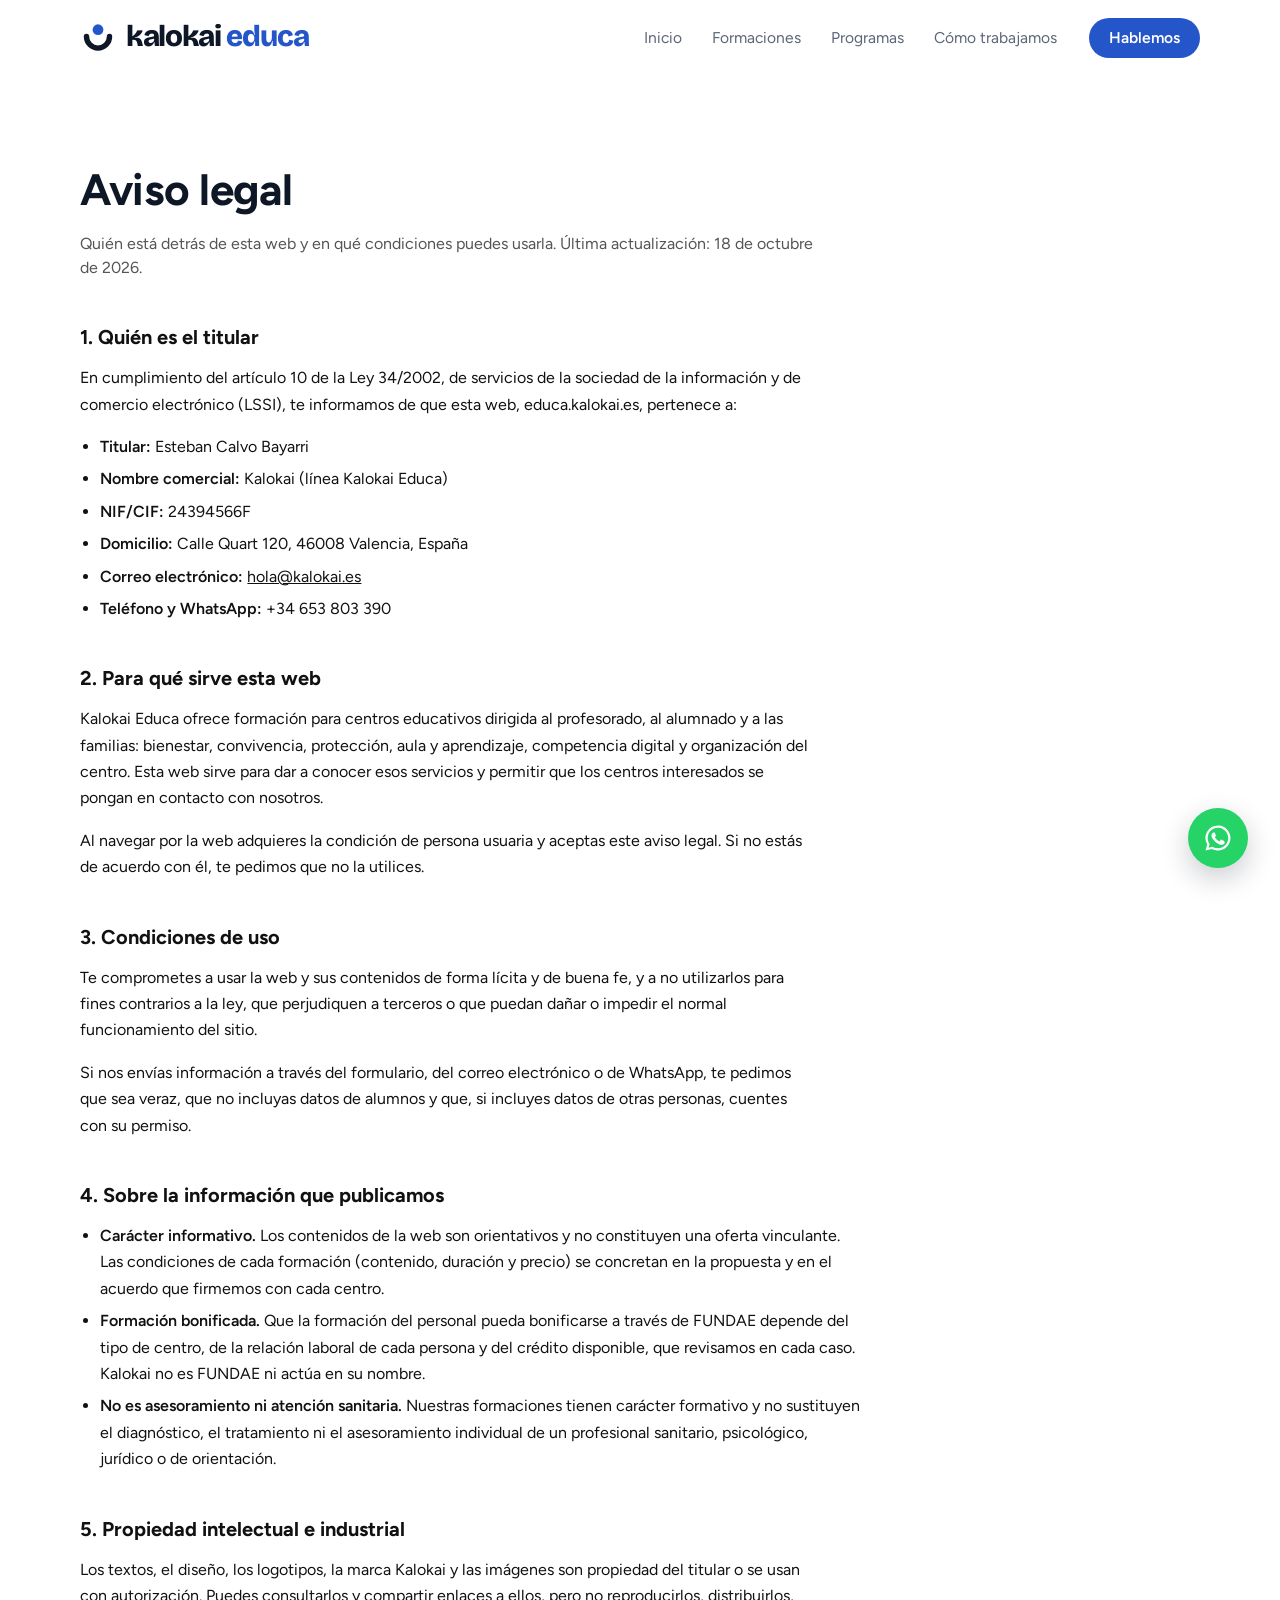
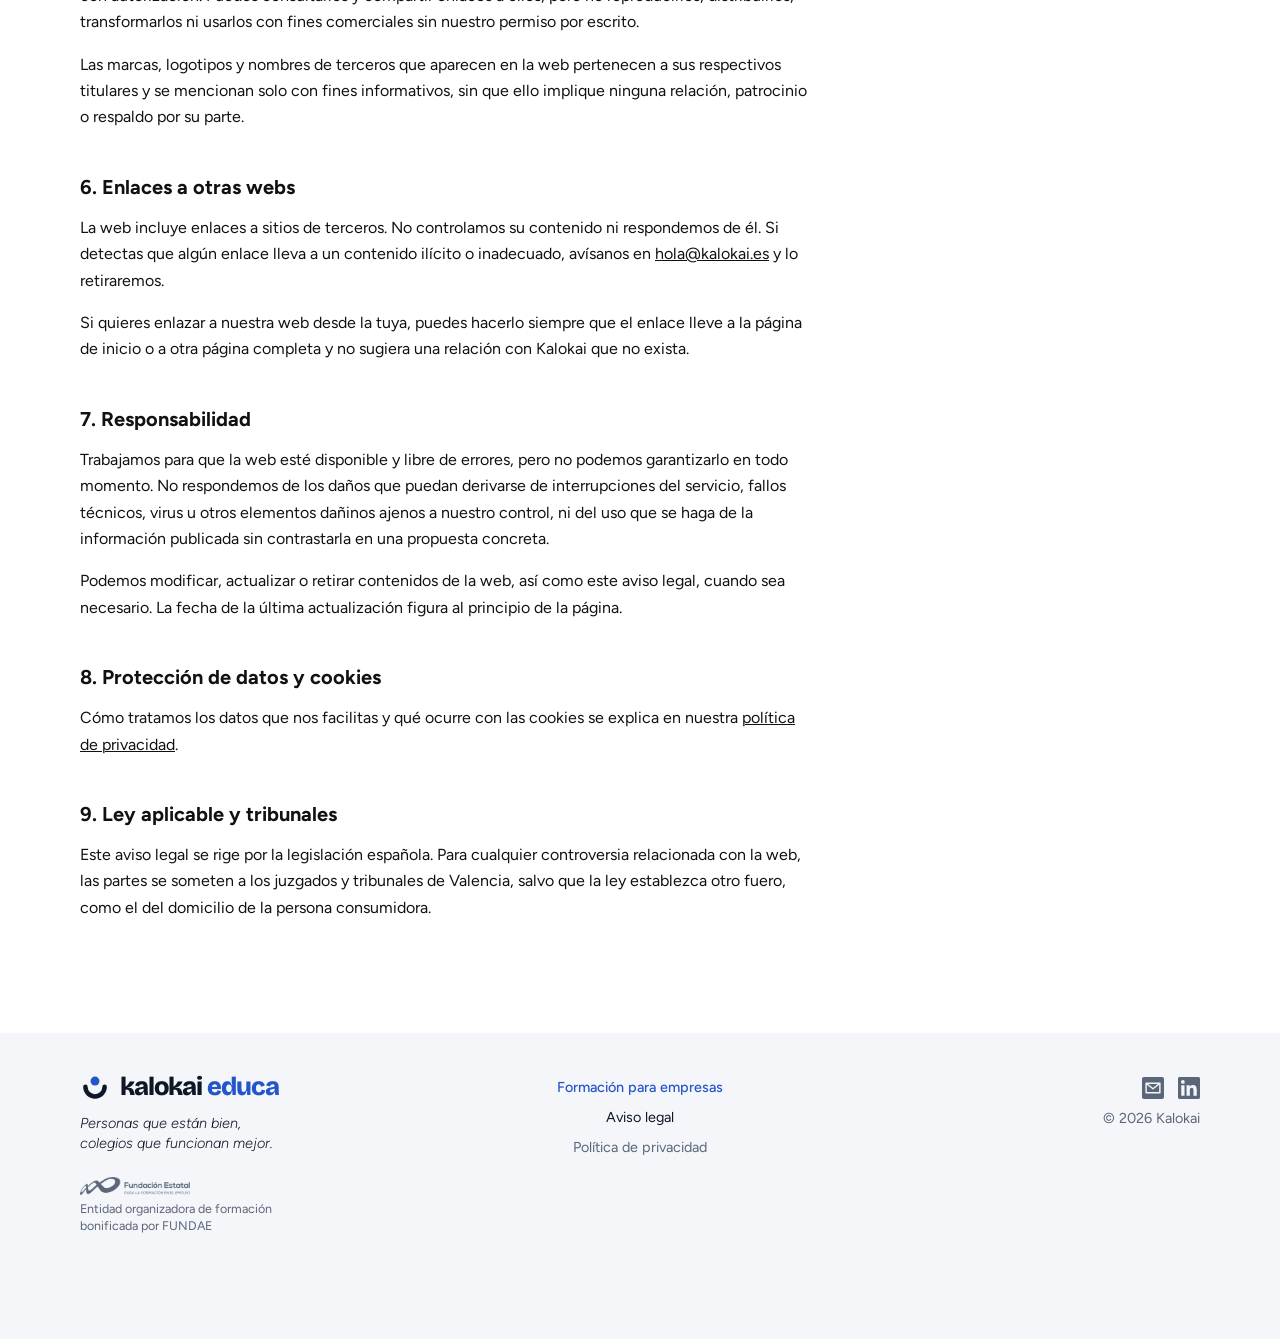
==== aviso-legal.html @ 05a4cb46 "Añadir que somos entidad organizadora de FUNDAE Nota en «Cómo trabajamos» y sello con el logo de FUN" ====
<!doctype html>
<html lang="es">
<head>
  <meta charset="utf-8">
  <meta name="viewport" content="width=device-width, initial-scale=1">
  <title>Aviso legal · Kalokai Educa</title>
  <meta name="description" content="Datos identificativos del titular de la web de Kalokai Educa y condiciones de uso del sitio.">
  <meta name="theme-color" content="#FFFFFF">
  <meta name="robots" content="noindex">
  <link rel="icon" href="favicon.svg" type="image/svg+xml">
  <link rel="preconnect" href="https://fonts.googleapis.com">
  <link rel="preconnect" href="https://fonts.gstatic.com" crossorigin>
  <link href="https://fonts.googleapis.com/css2?family=Bricolage+Grotesque:opsz,wght@12..96,600;12..96,800&family=Figtree:ital,wght@0,400;0,500;0,600;0,700;1,300&display=swap" rel="stylesheet">
  <link rel="stylesheet" href="styles.css">
</head>
<body class="legal-page">
  <a class="skip" href="#contenido">Saltar al contenido</a>

  <header class="site-header">
    <div class="wrap header-inner">
      <a class="logo" href="index.html" aria-label="Kalokai Educa, inicio">
        <svg class="logo-mark" viewBox="0 0 100 100" aria-hidden="true">
          <path d="M18 46 A32 32 0 0 0 82 46" class="logo-arc"></path>
          <circle cx="50" cy="27" r="15" class="logo-dot"></circle>
        </svg>
        <span class="logo-word">kalokai<span class="logo-sub">educa</span></span>
      </a>
      <nav aria-label="Principal">
        <ul class="nav">
          <li><a href="index.html">Inicio</a></li>
          <li><a href="formaciones.html">Formaciones</a></li>
          <li><a href="index.html#programas">Programas</a></li>
          <li><a href="index.html#metodo">Cómo trabajamos</a></li>
        </ul>
      </nav>
      <a class="btn btn-small" href="#solicitud" data-solicitud>Hablemos</a>
    </div>
  </header>

  <main id="contenido">
    <section class="page-hero">
      <div class="wrap">
        <h1 class="display">Aviso legal</h1>
        <p class="lede">Quién está detrás de esta web y en qué condiciones puedes usarla. Última actualización: 18 de octubre de 2026.</p>
      </div>
    </section>

    <section class="legal-section">
      <div class="wrap legal">

        <h2>1. Quién es el titular</h2>
        <p>En cumplimiento del artículo 10 de la Ley 34/2002, de servicios de la sociedad de la información y de comercio electrónico (LSSI), te informamos de que esta web, educa.kalokai.es, pertenece a:</p>
        <ul>
          <li><strong>Titular:</strong> Esteban Calvo Bayarri</li>
          <li><strong>Nombre comercial:</strong> Kalokai (línea Kalokai Educa)</li>
          <li><strong>NIF/CIF:</strong> 24394566F</li>
          <li><strong>Domicilio:</strong> Calle Quart 120, 46008 Valencia, España</li>
          <li><strong>Correo electrónico:</strong> <a href="mailto:hola@kalokai.es">hola@kalokai.es</a></li>
          <li><strong>Teléfono y WhatsApp:</strong> +34 653 803 390</li>
        </ul>

        <h2>2. Para qué sirve esta web</h2>
        <p>Kalokai Educa ofrece formación para centros educativos dirigida al profesorado, al alumnado y a las familias: bienestar, convivencia, protección, aula y aprendizaje, competencia digital y organización del centro. Esta web sirve para dar a conocer esos servicios y permitir que los centros interesados se pongan en contacto con nosotros.</p>
        <p>Al navegar por la web adquieres la condición de persona usuaria y aceptas este aviso legal. Si no estás de acuerdo con él, te pedimos que no la utilices.</p>

        <h2>3. Condiciones de uso</h2>
        <p>Te comprometes a usar la web y sus contenidos de forma lícita y de buena fe, y a no utilizarlos para fines contrarios a la ley, que perjudiquen a terceros o que puedan dañar o impedir el normal funcionamiento del sitio.</p>
        <p>Si nos envías información a través del formulario, del correo electrónico o de WhatsApp, te pedimos que sea veraz, que no incluyas datos de alumnos y que, si incluyes datos de otras personas, cuentes con su permiso.</p>

        <h2>4. Sobre la información que publicamos</h2>
        <ul>
          <li><strong>Carácter informativo.</strong> Los contenidos de la web son orientativos y no constituyen una oferta vinculante. Las condiciones de cada formación (contenido, duración y precio) se concretan en la propuesta y en el acuerdo que firmemos con cada centro.</li>
          <li><strong>Formación bonificada.</strong> Que la formación del personal pueda bonificarse a través de FUNDAE depende del tipo de centro, de la relación laboral de cada persona y del crédito disponible, que revisamos en cada caso. Kalokai no es FUNDAE ni actúa en su nombre.</li>
          <li><strong>No es asesoramiento ni atención sanitaria.</strong> Nuestras formaciones tienen carácter formativo y no sustituyen el diagnóstico, el tratamiento ni el asesoramiento individual de un profesional sanitario, psicológico, jurídico o de orientación.</li>
        </ul>

        <h2>5. Propiedad intelectual e industrial</h2>
        <p>Los textos, el diseño, los logotipos, la marca Kalokai y las imágenes son propiedad del titular o se usan con autorización. Puedes consultarlos y compartir enlaces a ellos, pero no reproducirlos, distribuirlos, transformarlos ni usarlos con fines comerciales sin nuestro permiso por escrito.</p>
        <p>Las marcas, logotipos y nombres de terceros que aparecen en la web pertenecen a sus respectivos titulares y se mencionan solo con fines informativos, sin que ello implique ninguna relación, patrocinio o respaldo por su parte.</p>

        <h2>6. Enlaces a otras webs</h2>
        <p>La web incluye enlaces a sitios de terceros. No controlamos su contenido ni respondemos de él. Si detectas que algún enlace lleva a un contenido ilícito o inadecuado, avísanos en <a href="mailto:hola@kalokai.es">hola@kalokai.es</a> y lo retiraremos.</p>
        <p>Si quieres enlazar a nuestra web desde la tuya, puedes hacerlo siempre que el enlace lleve a la página de inicio o a otra página completa y no sugiera una relación con Kalokai que no exista.</p>

        <h2>7. Responsabilidad</h2>
        <p>Trabajamos para que la web esté disponible y libre de errores, pero no podemos garantizarlo en todo momento. No respondemos de los daños que puedan derivarse de interrupciones del servicio, fallos técnicos, virus u otros elementos dañinos ajenos a nuestro control, ni del uso que se haga de la información publicada sin contrastarla en una propuesta concreta.</p>
        <p>Podemos modificar, actualizar o retirar contenidos de la web, así como este aviso legal, cuando sea necesario. La fecha de la última actualización figura al principio de la página.</p>

        <h2>8. Protección de datos y cookies</h2>
        <p>Cómo tratamos los datos que nos facilitas y qué ocurre con las cookies se explica en nuestra <a href="privacidad.html">política de privacidad</a>.</p>

        <h2>9. Ley aplicable y tribunales</h2>
        <p>Este aviso legal se rige por la legislación española. Para cualquier controversia relacionada con la web, las partes se someten a los juzgados y tribunales de Valencia, salvo que la ley establezca otro fuero, como el del domicilio de la persona consumidora.</p>

      </div>
    </section>
  </main>

  <footer class="site-footer">
    <div class="wrap footer-inner">
      <div class="footer-brand">
        <a class="logo" href="index.html" aria-label="Kalokai Educa, inicio">
        <svg class="logo-mark" viewBox="0 0 100 100" aria-hidden="true">
          <path d="M18 46 A32 32 0 0 0 82 46" class="logo-arc"></path>
          <circle cx="50" cy="27" r="15" class="logo-dot"></circle>
        </svg>
        <span class="logo-word">kalokai<span class="logo-sub">educa</span></span>
        </a>
        <p class="footer-claim">Personas que están bien,<br>colegios que funcionan mejor.</p>
        <div class="footer-fundae">
          <img src="fundae-logo.png" width="1200" height="197" alt="FUNDAE">
          <p>Entidad organizadora de formación bonificada por FUNDAE</p>
        </div>
      </div>
      <div class="footer-links">
        <a class="footer-link footer-link-empresas" href="https://www.kalokai.es">Formación para empresas</a>
        <a class="footer-link" href="aviso-legal.html" aria-current="page">Aviso legal</a>
        <a class="footer-link" href="privacidad.html">Política de privacidad</a>
      </div>
      <div class="footer-contact">
        <div class="footer-social">
          <a class="footer-icon" href="mailto:hola@kalokai.es" aria-label="Escríbenos a hola@kalokai.es" title="hola@kalokai.es">
            <svg viewBox="0 0 24 24" aria-hidden="true"><rect width="24" height="24" rx="2.2"/><path class="cut" d="M4.5 6.8h15v10.4h-15zM5.2 7.4l6.8 5.4 6.8-5.4"/></svg>
          </a>
          <a class="footer-icon" href="https://www.linkedin.com/company/kalokai/" target="_blank" rel="noopener" aria-label="Kalokai en LinkedIn">
            <svg viewBox="0 0 24 24" aria-hidden="true"><path d="M20.45 20.45h-3.56v-5.57c0-1.33-.02-3.04-1.85-3.04-1.85 0-2.14 1.45-2.14 2.94v5.67H9.35V9h3.41v1.56h.05c.48-.9 1.64-1.85 3.37-1.85 3.6 0 4.27 2.37 4.27 5.46v6.28ZM5.34 7.43a2.06 2.06 0 1 1 0-4.13 2.06 2.06 0 0 1 0 4.13ZM7.12 20.45H3.56V9h3.56v11.45ZM22.22 0H1.77C.79 0 0 .77 0 1.73v20.54C0 23.23.79 24 1.77 24h20.45c.98 0 1.78-.77 1.78-1.73V1.73C24 .77 23.2 0 22.22 0Z"/></svg>
          </a>
        </div>
        <p class="small">© 2026 Kalokai</p>
      </div>
    </div>
  </footer>

  <a class="wa-float" href="https://wa.me/34653803390?text=Hola%20Kalokai%20Educa%2C%20me%20gustar%C3%ADa%20recibir%20informaci%C3%B3n%20para%20mi%20centro." target="_blank" rel="noopener" aria-label="Escríbenos por WhatsApp">
    <svg viewBox="0 0 24 24" aria-hidden="true"><path d="M12 2a10 10 0 0 0-8.6 15.1L2 22l5-1.3A10 10 0 1 0 12 2Zm0 18.2a8.2 8.2 0 0 1-4.2-1.1l-.3-.2-3 .8.8-2.9-.2-.3A8.2 8.2 0 1 1 12 20.2Zm4.5-6.1c-.2-.1-1.5-.7-1.7-.8-.2-.1-.4-.1-.6.1l-.8 1c-.1.2-.3.2-.5.1a6.7 6.7 0 0 1-3.3-2.9c-.3-.4.3-.4.7-1.4.1-.2 0-.3 0-.4l-.8-1.8c-.2-.5-.4-.4-.6-.4h-.5a1 1 0 0 0-.7.3 3 3 0 0 0-.9 2.2 5.2 5.2 0 0 0 1.1 2.7 11.8 11.8 0 0 0 4.5 4c1.7.7 2.3.8 3.1.6.5-.1 1.5-.6 1.7-1.2.2-.6.2-1.1.2-1.2-.1-.1-.2-.2-.5-.3Z"/></svg>
  </a>

  <script src="script.js"></script>
</body>
</html>
---- styles.css ----
/* Kalokai Educa — hoja de estilos
   Fondos claros, texto en azul noche y un único acento azul (opción B). */

:root {
  /* Paleta */
  --blanco: #FFFFFF;      /* fondo principal */
  --tiza: #F4F6FA;        /* secciones alternas */
  --celeste: #E8EEFB;     /* fondos suaves del acento y tarjetas destacadas */
  --tinta: #0E1726;       /* texto principal (el azul noche de Kalokai) */
  --pizarra: #5B6678;     /* texto secundario */
  --linea: #DDE3EC;       /* bordes y separadores */
  --azul: #2456C9;        /* color de acento: botones, enlaces y detalles */
  --azul-hover: #1D47A8;

  --display: "Bricolage Grotesque", "Helvetica Neue", Arial, sans-serif;
  --text: "Figtree", "Helvetica Neue", Arial, sans-serif;

  --wrap: 1200px;
  --gutter: clamp(16px, 4vw, 40px);
  --section: clamp(72px, 10vw, 128px);
  --radius-lg: 28px;
  --radius-md: 20px;
}

*, *::before, *::after { box-sizing: border-box; }
html { scroll-behavior: smooth; }

body {
  margin: 0;
  background: var(--blanco);
  color: var(--tinta);
  font-family: var(--text);
  font-size: 1.0625rem;
  line-height: 1.6;
  -webkit-font-smoothing: antialiased;
}

a { color: inherit; }
p { margin: 0 0 1em; }
[hidden] { display: none !important; }

:focus-visible { outline: 2px solid var(--azul); outline-offset: 3px; border-radius: 4px; }

.skip {
  position: absolute; left: 16px; top: -60px; z-index: 20;
  background: var(--azul); color: var(--blanco);
  padding: 10px 16px; border-radius: 999px;
}
.skip:focus { top: 12px; }

.wrap { max-width: var(--wrap); margin: 0 auto; padding: 0 var(--gutter); }

/* Logo: símbolo de Kalokai con el círculo en azul, y «educa» junto a la palabra */

.logo { display: inline-flex; align-items: center; gap: 10px; text-decoration: none; }
.logo-mark { width: 36px; height: 36px; flex-shrink: 0; }
.logo-arc { fill: none; stroke: var(--tinta); stroke-width: 15; stroke-linecap: round; }
.logo-dot { fill: var(--azul); }
.logo-word {
  font-family: var(--display); font-weight: 800; font-size: 1.85rem;
  line-height: 1; letter-spacing: -0.045em; padding-bottom: 3px;
}
.logo-sub { color: var(--azul); letter-spacing: -0.03em; margin-left: 0.18em; }

/* Tipografía */

.display {
  font-family: var(--display); font-weight: 800;
  font-size: clamp(2.6rem, 1.3rem + 4.4vw, 4.7rem);
  line-height: 1; letter-spacing: -0.04em; margin: 0; text-wrap: balance;
}
.h2 {
  font-family: var(--display); font-weight: 800;
  font-size: clamp(2rem, 1.4rem + 2.4vw, 3.3rem);
  line-height: 1.04; letter-spacing: -0.035em; margin: 0; text-wrap: balance;
}
.lede {
  font-size: clamp(1.125rem, 1rem + 0.45vw, 1.3rem); line-height: 1.55;
  color: var(--pizarra); max-width: 34em; margin: 26px 0 0;
}
.lede strong { font-weight: 600; color: var(--tinta); }
.intro { color: var(--pizarra); font-size: 1.125rem; max-width: 34em; margin: 0; }
.azul { color: var(--azul); }
.eyebrow {
  margin: 0 0 14px; font-size: 0.8rem; font-weight: 600;
  letter-spacing: 0.1em; text-transform: uppercase; color: var(--azul);
}

/* Botones y enlaces */

.btn {
  display: inline-flex; align-items: center; gap: 10px;
  background: var(--azul); color: var(--blanco);
  font-family: var(--text); font-size: 1.0625rem; font-weight: 600; line-height: 1.2;
  text-decoration: none; padding: 16px 28px; border: 0; border-radius: 999px;
  cursor: pointer; transition: background-color 0.2s ease, color 0.2s ease;
}
.btn:hover { background: var(--azul-hover); }
.btn-small { padding: 11px 20px; font-size: 0.975rem; }
.btn-secondary { background: var(--celeste); color: var(--azul); }
.btn-secondary:hover { background: var(--azul); color: var(--blanco); }

.link {
  font-weight: 600; color: var(--azul); text-decoration: underline;
  text-decoration-thickness: 2px; text-underline-offset: 6px;
}
.link:hover { color: var(--azul-hover); }

/* Cabecera */

.site-header {
  position: sticky; top: 0; z-index: 10;
  background: color-mix(in srgb, var(--blanco) 90%, transparent);
  backdrop-filter: blur(10px);
  border-bottom: 1px solid transparent; transition: border-color 0.2s ease;
}
.site-header.scrolled { border-bottom-color: var(--linea); }
.header-inner { display: flex; align-items: center; gap: 32px; height: 76px; }
.header-inner nav { margin-left: auto; }
.nav { display: flex; gap: 30px; list-style: none; margin: 0; padding: 0; }
.nav a { text-decoration: none; font-size: 0.975rem; color: var(--pizarra); }
.nav a:hover { color: var(--tinta); }
.nav a[aria-current="page"] {
  color: var(--tinta); text-decoration: underline; text-decoration-color: var(--azul);
  text-decoration-thickness: 2px; text-underline-offset: 8px;
}

/* Menú para móvil y tablet */

.menu-toggle {
  display: none; width: 44px; height: 44px; flex-shrink: 0;
  border: 1px solid var(--linea); border-radius: 50%; background: transparent; cursor: pointer;
  flex-direction: column; align-items: center; justify-content: center; gap: 4px;
}
.menu-toggle span {
  display: block; width: 18px; height: 2px; border-radius: 2px; background: var(--tinta);
  transition: transform 0.2s ease, opacity 0.2s ease;
}
.menu-toggle.open span:nth-child(1) { transform: translateY(6px) rotate(45deg); }
.menu-toggle.open span:nth-child(2) { opacity: 0; }
.menu-toggle.open span:nth-child(3) { transform: translateY(-6px) rotate(-45deg); }
.mobile-menu { border-top: 1px solid var(--linea); background: var(--blanco); }
.mobile-menu ul { list-style: none; margin: 0 auto; padding-top: 8px; padding-bottom: 24px; }
.mobile-menu li { border-bottom: 1px solid var(--linea); }
.mobile-menu a {
  display: block; padding: 18px 0; text-decoration: none;
  font-family: var(--display); font-weight: 600; font-size: 1.4rem; letter-spacing: -0.015em;
  color: var(--pizarra);
}
.mobile-menu a:hover, .mobile-menu a[aria-current="page"] { color: var(--tinta); }
.mobile-menu a[aria-current="page"] {
  text-decoration: underline; text-decoration-color: var(--azul);
  text-decoration-thickness: 2px; text-underline-offset: 8px;
}

/* Portada */

.hero { padding: clamp(48px, 8vw, 104px) 0 var(--section); overflow: hidden; }
.hero-grid {
  display: grid; grid-template-columns: minmax(0, 1.45fr) minmax(0, 1fr);
  gap: clamp(40px, 6vw, 96px); align-items: center;
}
.actions { display: flex; flex-wrap: wrap; align-items: center; gap: 16px 28px; margin-top: 40px; }
.hero-art { justify-self: end; width: 100%; max-width: 420px; }
.hero-art svg { display: block; width: 100%; height: auto; overflow: visible; }
.ring { fill: var(--tiza); stroke: var(--linea); stroke-width: 0.6; }
.art-arc { fill: none; stroke: var(--tinta); stroke-width: 13; stroke-linecap: round; }
.art-dot { fill: var(--azul); }
@media (prefers-reduced-motion: no-preference) {
  .art-arc { stroke-dasharray: 101; stroke-dashoffset: 101; animation: draw 1.1s cubic-bezier(0.6, 0, 0.2, 1) 0.2s forwards; }
  .art-dot { transform-box: fill-box; transform-origin: center; animation: rise 0.9s cubic-bezier(0.2, 0.8, 0.2, 1.2) 0.9s both; }
}
@keyframes draw { to { stroke-dashoffset: 0; } }
@keyframes rise { from { opacity: 0; transform: translateY(40%) scale(0.6); } to { opacity: 1; transform: none; } }

/* Secciones */

.section { padding: var(--section) 0; }
.section-tiza { background: var(--tiza); }
.section-head {
  display: grid; grid-template-columns: minmax(0, 1fr) minmax(0, 1fr);
  gap: 24px clamp(40px, 6vw, 96px); align-items: end; margin-bottom: clamp(44px, 6vw, 68px);
}
.section-head.centrada { display: block; text-align: center; }
.section-head.centrada .intro { margin: 20px auto 0; text-wrap: balance; }

/* A quién formamos: tres públicos */

.publicos { list-style: none; margin: 0; padding: 0; display: grid; grid-template-columns: repeat(3, minmax(0, 1fr)); gap: clamp(28px, 4vw, 56px); }
.publicos li { border-top: 2px solid var(--tinta); padding-top: 28px; }
.publicos h3 { font-family: var(--display); font-weight: 800; font-size: 1.75rem; letter-spacing: -0.03em; line-height: 1.1; margin: 20px 0 10px; }
.publicos p { color: var(--pizarra); margin: 0; }
.icon { width: 32px; height: 32px; fill: none; stroke: var(--azul); stroke-width: 1.6; stroke-linecap: round; stroke-linejoin: round; }

/* Frase central */

.statement { background: var(--celeste); padding: clamp(64px, 9vw, 112px) 0; }
.statement-inner { display: flex; flex-direction: column; align-items: center; text-align: center; gap: 28px; }
.statement .bar { display: block; width: 64px; height: 8px; border-radius: 4px; background: var(--azul); }
.statement p {
  font-family: var(--display); font-weight: 800; font-size: clamp(1.9rem, 1.2rem + 3vw, 3.8rem);
  line-height: 1.06; letter-spacing: -0.04em; max-width: 18em; margin: 0; text-wrap: balance;
}

/* Líneas de formación */

.linea + .linea { margin-top: clamp(56px, 7vw, 88px); }
.linea-head { display: flex; flex-wrap: wrap; align-items: baseline; gap: 8px 18px; margin-bottom: 24px; }
.linea-num {
  display: inline-flex; align-items: center; justify-content: center;
  height: 30px; padding: 0 14px; border-radius: 999px;
  background: var(--celeste); color: var(--azul);
  font-size: 0.85rem; font-weight: 600; letter-spacing: 0.04em;
}
.linea-head h3 { font-family: var(--display); font-weight: 800; font-size: clamp(1.8rem, 1.4rem + 1.4vw, 2.5rem); letter-spacing: -0.035em; line-height: 1.05; margin: 0; }
.linea-head p { color: var(--pizarra); margin: 0; flex-basis: 100%; }

.bloques { display: grid; gap: 16px; }
.bloques-2 { grid-template-columns: repeat(2, minmax(0, 1fr)); }
.bloques-5 { grid-template-columns: repeat(6, minmax(0, 1fr)); }
.bloques-5 .bloque { grid-column: span 2; }
.bloques-5 .bloque:nth-child(4), .bloques-5 .bloque:nth-child(5) { grid-column: span 3; }

.bloque {
  background: var(--blanco); border: 1px solid var(--linea); border-radius: var(--radius-lg);
  padding: clamp(26px, 3vw, 36px); display: flex; flex-direction: column;
}
.section-tiza .bloque { border-color: transparent; }
.bloque h4 { font-family: var(--display); font-weight: 800; font-size: clamp(1.5rem, 1.3rem + 0.7vw, 1.9rem); letter-spacing: -0.03em; line-height: 1.08; margin: 0 0 8px; }
.bloque-tag { color: var(--azul); font-weight: 500; margin: 0 0 22px; }
.bloque ul { list-style: none; margin: auto 0 0; padding: 0; }
.bloque li { padding: 11px 0; border-top: 1px solid var(--linea); color: var(--pizarra); font-size: 0.98rem; }

/* Programas */

.programas { display: grid; grid-template-columns: repeat(3, minmax(0, 1fr)); gap: 16px; }
.programa { background: var(--blanco); border: 1px solid var(--linea); border-radius: var(--radius-lg); padding: clamp(26px, 3vw, 36px); display: flex; flex-direction: column; gap: 14px; }
.programa.destacado { background: var(--celeste); border-color: var(--celeste); }
.programa-para { margin: 0; font-size: 0.8rem; font-weight: 600; letter-spacing: 0.1em; text-transform: uppercase; color: var(--azul); }
.programa h3 { font-family: var(--display); font-weight: 800; font-size: 1.6rem; letter-spacing: -0.03em; line-height: 1.1; margin: 0; }
.programa p { color: var(--pizarra); margin: 0; }

/* Cómo trabajamos */

.steps { list-style: none; counter-reset: step; margin: 0; padding: 0; display: grid; grid-template-columns: repeat(4, minmax(0, 1fr)); gap: clamp(24px, 3vw, 40px); }
.steps li { counter-increment: step; border-top: 1px solid var(--linea); padding-top: 28px; }
.steps li::before {
  content: counter(step); display: flex; align-items: center; justify-content: center;
  width: 48px; height: 48px; border-radius: 50%; background: var(--azul); color: var(--blanco);
  font-family: var(--display); font-weight: 800; font-size: 1.25rem; margin-bottom: 24px;
}
.steps h3 { font-family: var(--display); font-weight: 600; font-size: 1.35rem; line-height: 1.2; letter-spacing: -0.015em; margin: 0 0 10px; }
.steps p { color: var(--pizarra); margin: 0; font-size: 1rem; }

/* Bonificación y cierre */

.nota {
  display: grid; grid-template-columns: auto minmax(0, 1fr); gap: 20px; align-items: start;
  margin-top: clamp(40px, 5vw, 56px); padding: 24px 28px; border-radius: var(--radius-md);
  background: var(--tiza);
}
.section-tiza .nota { background: var(--blanco); }
.nota .icon { width: 28px; height: 28px; margin-top: 2px; }
.nota p { margin: 0; color: var(--pizarra); }
.nota strong { color: var(--tinta); font-weight: 600; }

.cierre { padding: var(--section) 0; }
.cierre-card {
  background: var(--celeste); border-radius: var(--radius-lg);
  padding: clamp(40px, 6vw, 80px) var(--gutter); text-align: center;
  display: flex; flex-direction: column; align-items: center; gap: 20px;
}
.cierre-card .h2 { max-width: 15em; }
.cierre-card p { color: var(--pizarra); margin: 0; max-width: 34em; text-wrap: balance; }
.cierre-card .actions { margin-top: 12px; justify-content: center; }

/* Página: formaciones */

.page-hero { background: var(--tiza); padding: clamp(48px, 8vw, 96px) 0 clamp(48px, 7vw, 88px); text-align: center; }
.page-hero .display { font-size: clamp(2.4rem, 1.4rem + 4vw, 4.4rem); }
.page-hero .lede { margin-left: auto; margin-right: auto; text-wrap: balance; }

.filtros { display: flex; flex-wrap: wrap; justify-content: center; gap: 8px; margin-top: 36px; }
.filtro {
  font: inherit; font-size: 0.975rem; font-weight: 500; cursor: pointer;
  padding: 10px 18px; border-radius: 999px; border: 1px solid var(--linea);
  background: var(--blanco); color: var(--pizarra); transition: all 0.15s ease;
}
.filtro:hover { border-color: var(--azul); color: var(--azul); }
.filtro[aria-pressed="true"] { background: var(--azul); border-color: var(--azul); color: var(--blanco); }

.catalogo-linea + .catalogo-linea { margin-top: clamp(64px, 8vw, 104px); }
.catalogo-area { margin-top: 40px; }
.catalogo-area > h3 { font-family: var(--display); font-weight: 800; font-size: 1.6rem; letter-spacing: -0.03em; margin: 0 0 18px; display: flex; align-items: baseline; gap: 14px; flex-wrap: wrap; }
.catalogo-area > h3 span { font-family: var(--text); font-weight: 400; font-size: 1rem; letter-spacing: 0; color: var(--pizarra); }
.fichas { display: grid; grid-template-columns: repeat(2, minmax(0, 1fr)); gap: 16px; }
.ficha { border: 1px solid var(--linea); border-radius: var(--radius-md); padding: 24px 26px; display: flex; flex-direction: column; gap: 10px; background: var(--blanco); }
.ficha h4 { font-family: var(--display); font-weight: 600; font-size: 1.3rem; letter-spacing: -0.02em; line-height: 1.2; margin: 0; }
.ficha p { margin: 0; color: var(--pizarra); font-size: 0.98rem; }
.ficha-meta { display: flex; flex-wrap: wrap; gap: 6px; margin-top: auto; padding-top: 8px; }
.ficha-meta span { font-size: 0.85rem; font-weight: 500; padding: 4px 12px; border-radius: 999px; background: var(--tiza); color: var(--pizarra); }
.ficha-meta .pub { background: var(--celeste); color: var(--azul); }
.catalogo-vacio { text-align: center; color: var(--pizarra); margin: 32px 0 0; }

/* Formulario emergente de solicitud */

.form-dialog {
  width: min(760px, calc(100% - 32px)); max-height: calc(100% - 32px); overflow-y: auto;
  border: 0; border-radius: var(--radius-lg); background: var(--blanco); color: var(--tinta);
  padding: clamp(28px, 4vw, 48px);
}
.form-dialog::backdrop { background: rgba(14, 23, 38, 0.55); backdrop-filter: blur(4px); }
.dialog-close {
  position: absolute; top: 16px; right: 16px; width: 44px; height: 44px;
  border: 1px solid var(--linea); border-radius: 50%; background: var(--blanco); color: var(--tinta);
  font-size: 1.6rem; line-height: 1; cursor: pointer;
}
.dialog-close:hover { border-color: var(--azul); }
.dialog-title { font-family: var(--display); font-weight: 800; font-size: clamp(1.8rem, 1.4rem + 1.4vw, 2.4rem); line-height: 1.05; letter-spacing: -0.035em; margin: 0 56px 10px 0; }
.dialog-intro { color: var(--pizarra); margin: 0 0 28px; }

.form { display: grid; grid-template-columns: 1fr 1fr; gap: 20px; }
.field { display: flex; flex-direction: column; gap: 8px; }
.field-wide { grid-column: 1 / -1; }
.form fieldset { border: 0; margin: 0; padding: 0; min-width: 0; }
.form legend, label { font-size: 0.95rem; font-weight: 500; color: var(--tinta); }
.form legend { margin-bottom: 8px; padding: 0; }
input, select, textarea {
  font: inherit; color: var(--tinta); background: var(--blanco);
  border: 1px solid var(--linea); border-radius: 14px; padding: 13px 16px; width: 100%;
}
select {
  appearance: none; padding-right: 40px; background-repeat: no-repeat; background-size: 6px 6px;
  background-image: linear-gradient(45deg, transparent 50%, var(--pizarra) 50%), linear-gradient(135deg, var(--pizarra) 50%, transparent 50%);
  background-position: calc(100% - 22px) 50%, calc(100% - 16px) 50%;
}
textarea { resize: vertical; }
input:focus-visible, select:focus-visible, textarea:focus-visible { outline: 2px solid var(--azul); outline-offset: 0; border-color: var(--azul); }
.field.invalid input { border-color: #C8242F; }
.chips { display: flex; flex-wrap: wrap; gap: 8px; }
.chips label {
  display: inline-flex; align-items: center; gap: 8px; padding: 10px 16px; cursor: pointer;
  border: 1px solid var(--linea); border-radius: 999px; color: var(--pizarra); font-weight: 400;
}
.chips input { width: auto; padding: 0; flex: none; accent-color: var(--azul); margin: 0; }
.chips label:has(input:checked) { border-color: var(--azul); color: var(--tinta); background: var(--celeste); }
.check { display: flex; gap: 10px; align-items: flex-start; font-weight: 400; color: var(--pizarra); }
.check input { width: auto; padding: 0; flex: none; margin-top: 5px; accent-color: var(--azul); }
.check a { color: var(--azul); text-decoration: none; }
.optional { color: var(--pizarra); font-weight: 400; }
.form-foot { display: flex; flex-wrap: wrap; align-items: center; gap: 16px 24px; margin-top: 4px; }
.form-status { margin: 0; font-size: 0.95rem; color: var(--pizarra); }
.form-status.error { color: #C8242F; }
.form-legal { margin: 0; font-size: 0.72rem; line-height: 1.4; color: var(--pizarra); }
.form-legal a { color: inherit; text-decoration: none; }
.form-legal a:hover { color: var(--azul); }

/* Pie */

.site-footer { background: var(--tiza); padding: 40px 0 104px; } /* margen inferior para que el botón de WhatsApp no tape el texto */
.footer-inner { display: grid; grid-template-columns: 1fr auto 1fr; align-items: start; gap: 24px 32px; }
.footer-inner p { margin: 0; color: var(--pizarra); }
.footer-brand { display: flex; flex-direction: column; align-items: flex-start; gap: 10px; }
.footer-brand .logo-word { font-size: 1.6rem; }
.footer-brand .logo-mark { width: 30px; height: 30px; }
.footer-inner .footer-claim { color: var(--tinta); font-weight: 300; font-style: italic; font-size: 0.9rem; line-height: 1.4; }
.footer-links { display: flex; flex-direction: column; align-items: center; gap: 2px; }
.footer-link { color: var(--pizarra); font-size: 0.9rem; text-decoration: none; line-height: 28px; }
.footer-link:hover, .footer-link[aria-current="page"] { color: var(--tinta); }
.footer-link-empresas { color: var(--azul); font-weight: 500; }
.footer-contact { justify-self: end; display: flex; flex-direction: column; align-items: flex-end; gap: 4px; }
.footer-inner .small { font-size: 0.9rem; }
.footer-social { display: flex; align-items: center; gap: 14px; height: 30px; }
.footer-icon { display: inline-flex; color: var(--pizarra); transition: color 0.2s ease; }
.footer-icon svg { width: 22px; height: 22px; fill: currentColor; }
.footer-icon .cut { fill: none; stroke: var(--tiza); stroke-width: 1.6; stroke-linejoin: round; stroke-linecap: round; }
.footer-icon:hover { color: var(--azul); }

/* Botón flotante de WhatsApp */

.wa-float {
  position: fixed; right: clamp(16px, 3vw, 32px); bottom: clamp(16px, 3vw, 32px); z-index: 15;
  width: 60px; height: 60px; border-radius: 50%;
  background: #25D366; /* verde corporativo de WhatsApp */
  color: #FFFFFF; display: flex; align-items: center; justify-content: center;
  box-shadow: 0 10px 28px rgba(14, 23, 38, 0.22);
  transition: background-color 0.2s ease, transform 0.2s ease;
}
.wa-float:hover { background: #1EBE5B; transform: translateY(-2px); }
.wa-float svg { width: 30px; height: 30px; fill: currentColor; }

/* Páginas legales: fondo blanco, texto negro y una sola tipografía */

.legal-page .page-hero { background: var(--blanco); text-align: left; padding: clamp(48px, 7vw, 88px) 0 0; }
.legal-page .page-hero .display { font-family: var(--text); font-weight: 700; font-size: clamp(2rem, 1.6rem + 1.6vw, 2.75rem); line-height: 1.15; letter-spacing: -0.01em; }
.legal-page .page-hero .lede { margin: 16px 0 0; max-width: 46em; font-size: 1rem; color: #555555; text-wrap: pretty; }
.legal-section { padding: 40px 0 96px; }
.legal > * { max-width: 46em; }
.legal h2 { font-family: var(--text); font-weight: 700; font-size: 1.25rem; margin: 40px 0 12px; color: #111111; }
.legal h2:first-child { margin-top: 0; }
.legal p, .legal li { color: #111111; font-size: 1rem; line-height: 1.65; }
.legal strong { font-weight: 600; }
.legal ul { margin: 0 0 1em; padding-left: 1.2em; display: grid; gap: 6px; }
.legal a { color: #111111; text-decoration: underline; text-decoration-thickness: 1px; }

/* Pantallas medianas y pequeñas */

@media (max-width: 1100px) {
  .header-inner { gap: 24px; }
  .nav { gap: 20px; }
  .bloques-5 { grid-template-columns: repeat(2, minmax(0, 1fr)); }
  .bloques-5 .bloque, .bloques-5 .bloque:nth-child(4), .bloques-5 .bloque:nth-child(5) { grid-column: auto; }
  .bloques-5 .bloque:nth-child(5) { grid-column: 1 / -1; }
}

@media (max-width: 980px) {
  .hero-grid { grid-template-columns: 1fr; }
  .hero-art { justify-self: start; max-width: 240px; order: -1; }
  .section-head { grid-template-columns: 1fr; }
  .publicos, .programas { grid-template-columns: 1fr; }
  .nav { display: none; }
  .header-inner { justify-content: space-between; gap: 12px; }
  .header-inner .btn-small { margin-left: auto; }
  .menu-toggle { display: flex; }
  .steps { grid-template-columns: 1fr 1fr; row-gap: 48px; }
}

@media (max-width: 680px) {
  .logo-word { font-size: 1.55rem; }
  .logo-mark { width: 30px; height: 30px; }
  .hero-art { max-width: 170px; }
  .bloques-2, .bloques-5, .fichas { grid-template-columns: 1fr; }
  .bloques-5 .bloque:nth-child(5) { grid-column: auto; }
  .steps { grid-template-columns: 1fr; }
  .form { grid-template-columns: 1fr; }
  .nota { grid-template-columns: 1fr; gap: 12px; }
  .footer-inner { grid-template-columns: 1fr; justify-items: center; text-align: center; }
  .footer-brand { align-items: center; }
  .footer-contact { justify-self: center; align-items: center; }
  .footer-links { margin: 16px 0; }
}

@media (max-width: 400px) {
  .header-inner .btn-small { padding: 10px 14px; font-size: 0.9rem; }
  .logo-word { font-size: 1.4rem; }
}

/* Sello de entidad organizadora de FUNDAE en el pie */
.footer-fundae { display: flex; flex-direction: column; align-items: flex-start; gap: 6px; margin-top: 14px; }
.footer-fundae img { display: block; width: 110px; height: auto; }
.footer-inner .footer-fundae p { font-size: 0.78rem; line-height: 1.35; color: var(--pizarra); max-width: 17em; }
@media (max-width: 680px) {
  .footer-fundae { align-items: center; }
}
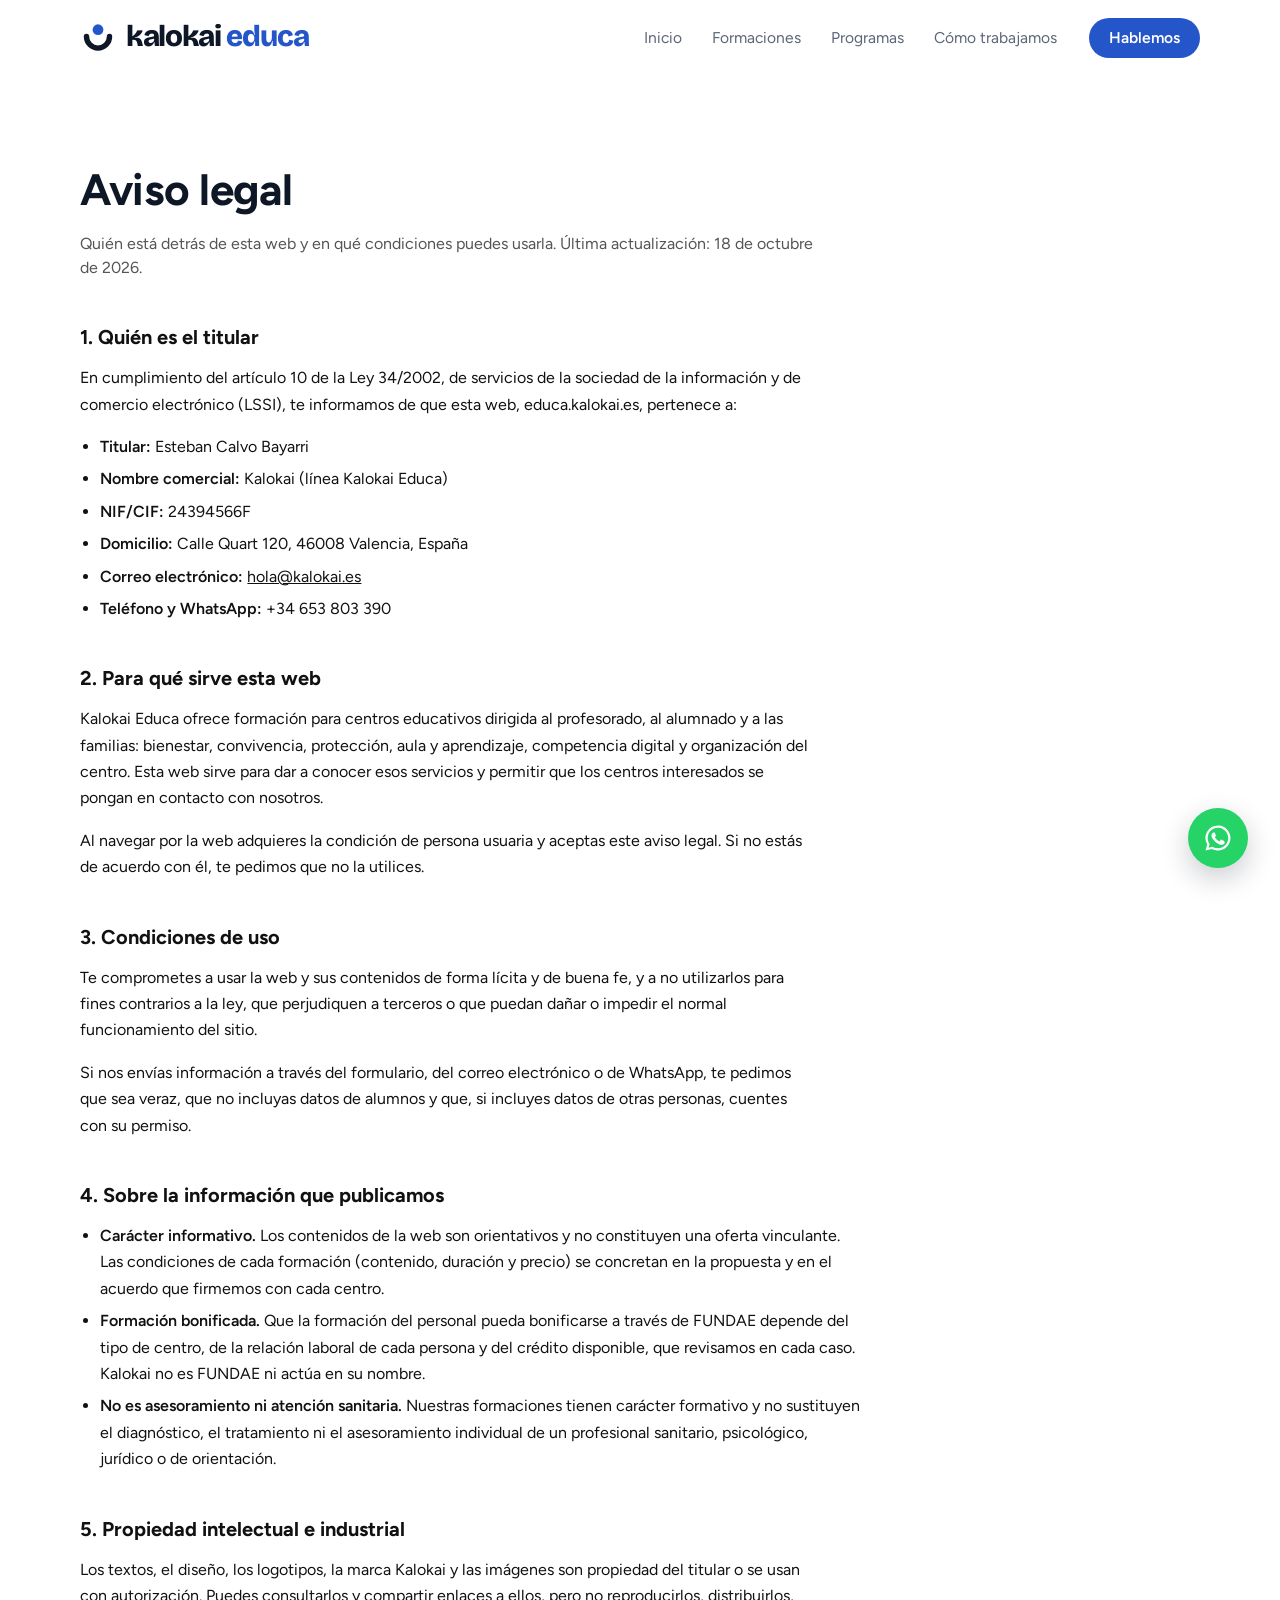
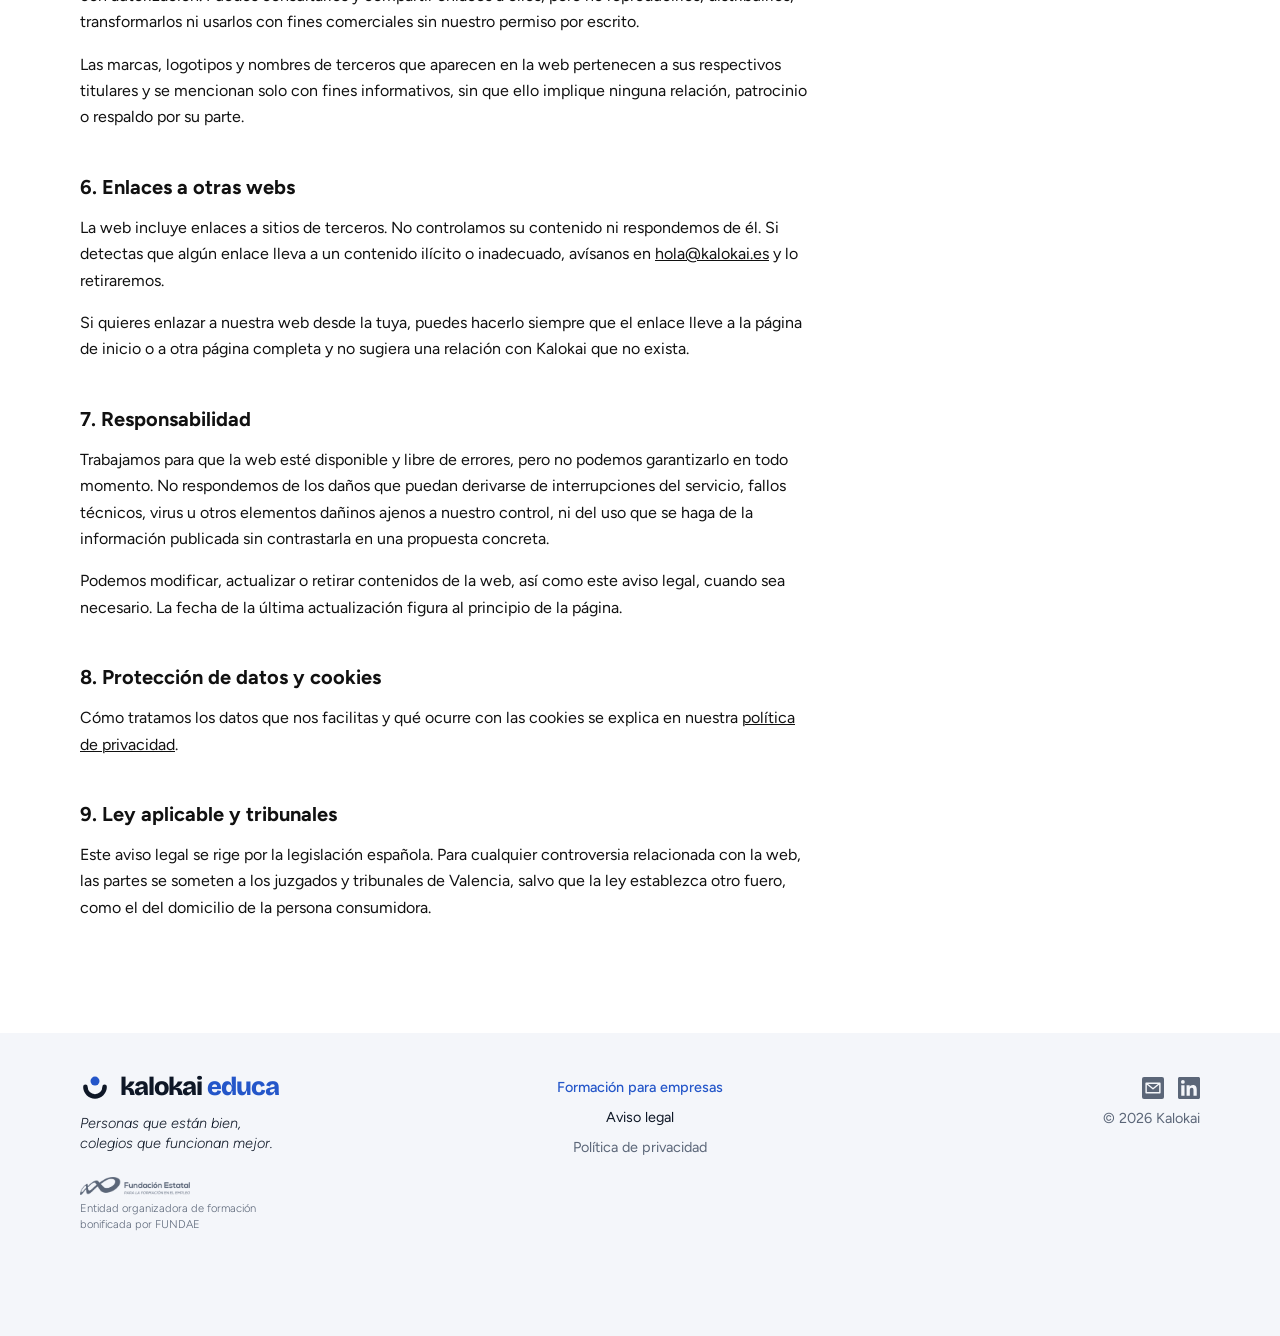
==== commit 7c7803af: "Texto de FUNDAE del pie más pequeño y fino Co-Authored-By: Claude Opus 5.5 <noreply@anthropic.com> C" ====
--- a/aviso-legal.html
+++ b/aviso-legal.html
@@ -10,7 +10,7 @@
   <link rel="icon" href="favicon.svg" type="image/svg+xml">
   <link rel="preconnect" href="https://fonts.googleapis.com">
   <link rel="preconnect" href="https://fonts.gstatic.com" crossorigin>
-  <link href="https://fonts.googleapis.com/css2?family=Bricolage+Grotesque:opsz,wght@12..96,600;12..96,800&family=Figtree:ital,wght@0,400;0,500;0,600;0,700;1,300&display=swap" rel="stylesheet">
+  <link href="https://fonts.googleapis.com/css2?family=Bricolage+Grotesque:opsz,wght@12..96,600;12..96,800&family=Figtree:ital,wght@0,300;0,400;0,500;0,600;0,700;1,300&display=swap" rel="stylesheet">
   <link rel="stylesheet" href="styles.css">
 </head>
 <body class="legal-page">
--- a/styles.css
+++ b/styles.css
@@ -448,7 +448,7 @@
 /* Sello de entidad organizadora de FUNDAE en el pie */
 .footer-fundae { display: flex; flex-direction: column; align-items: flex-start; gap: 6px; margin-top: 14px; }
 .footer-fundae img { display: block; width: 110px; height: auto; }
-.footer-inner .footer-fundae p { font-size: 0.78rem; line-height: 1.35; color: var(--pizarra); max-width: 17em; }
+.footer-inner .footer-fundae p { font-size: 0.7rem; font-weight: 300; line-height: 1.35; color: var(--pizarra); max-width: 19em; }
 @media (max-width: 680px) {
   .footer-fundae { align-items: center; }
 }
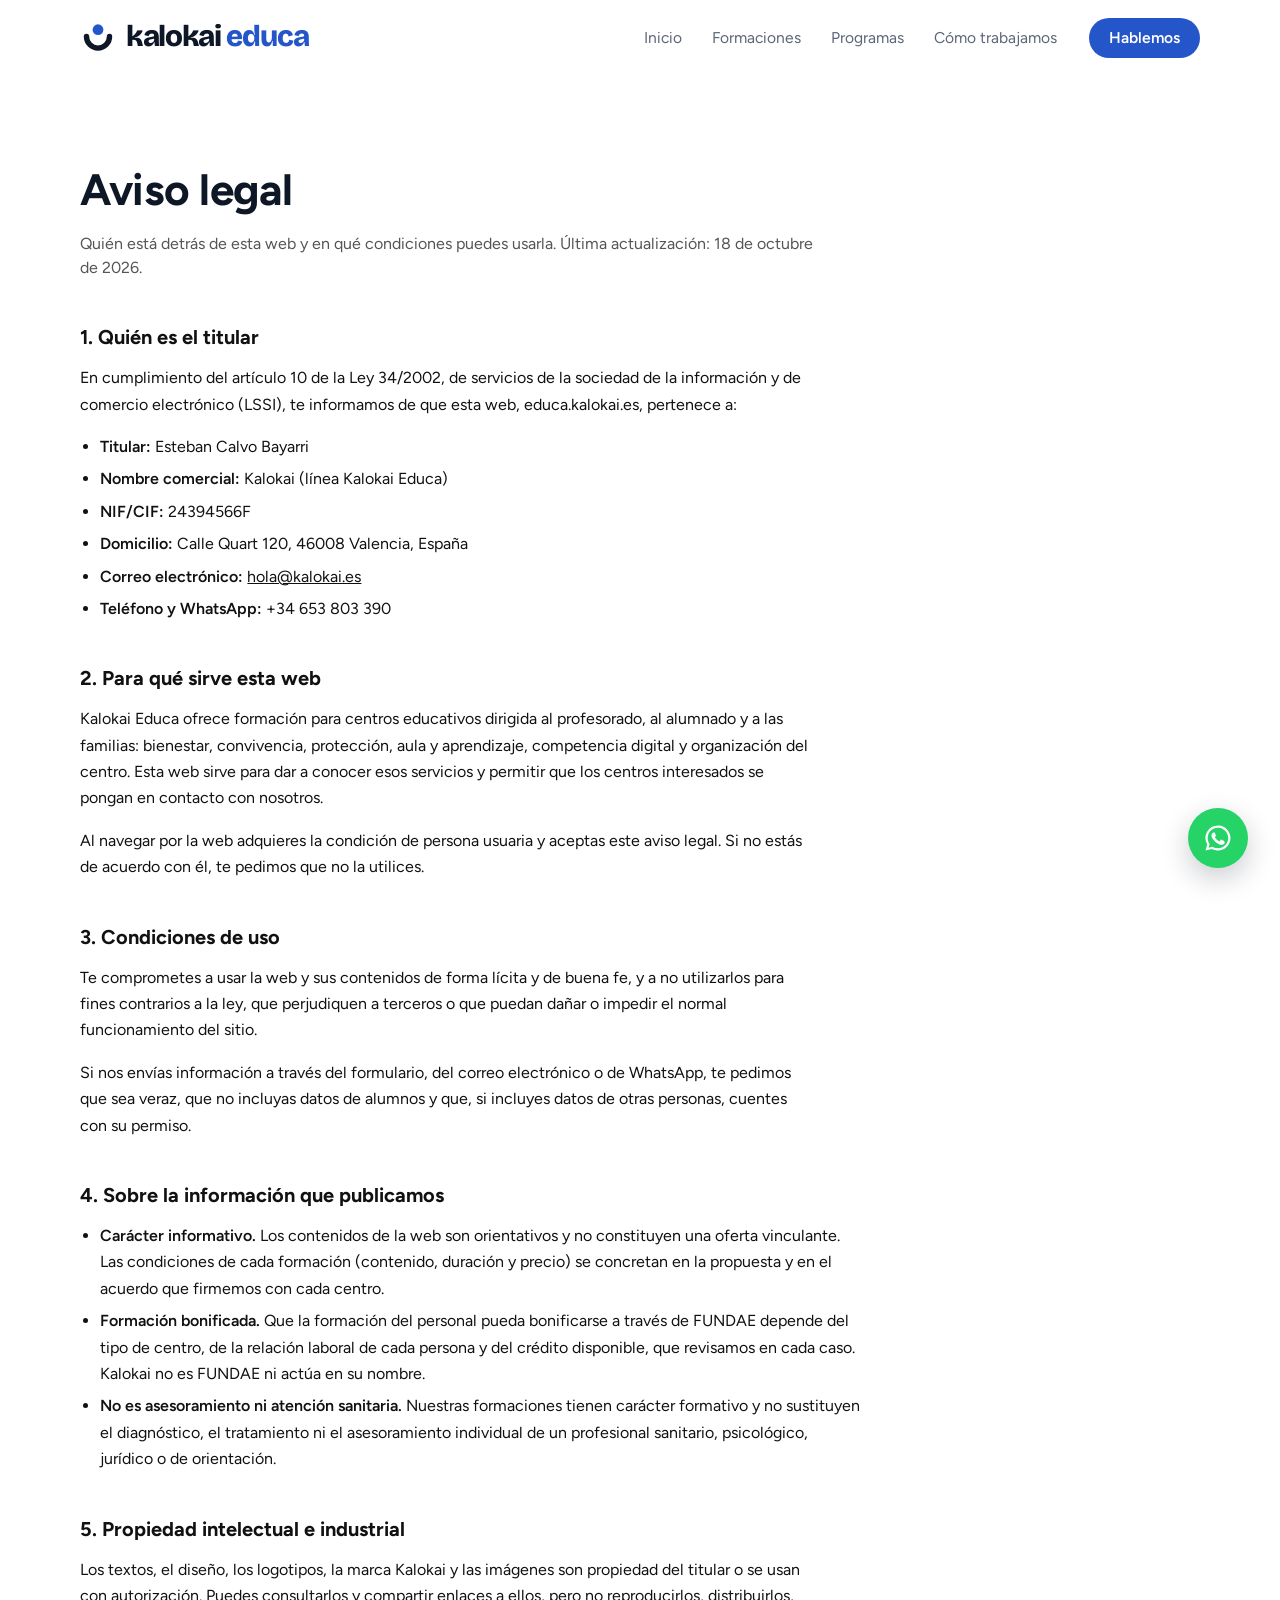
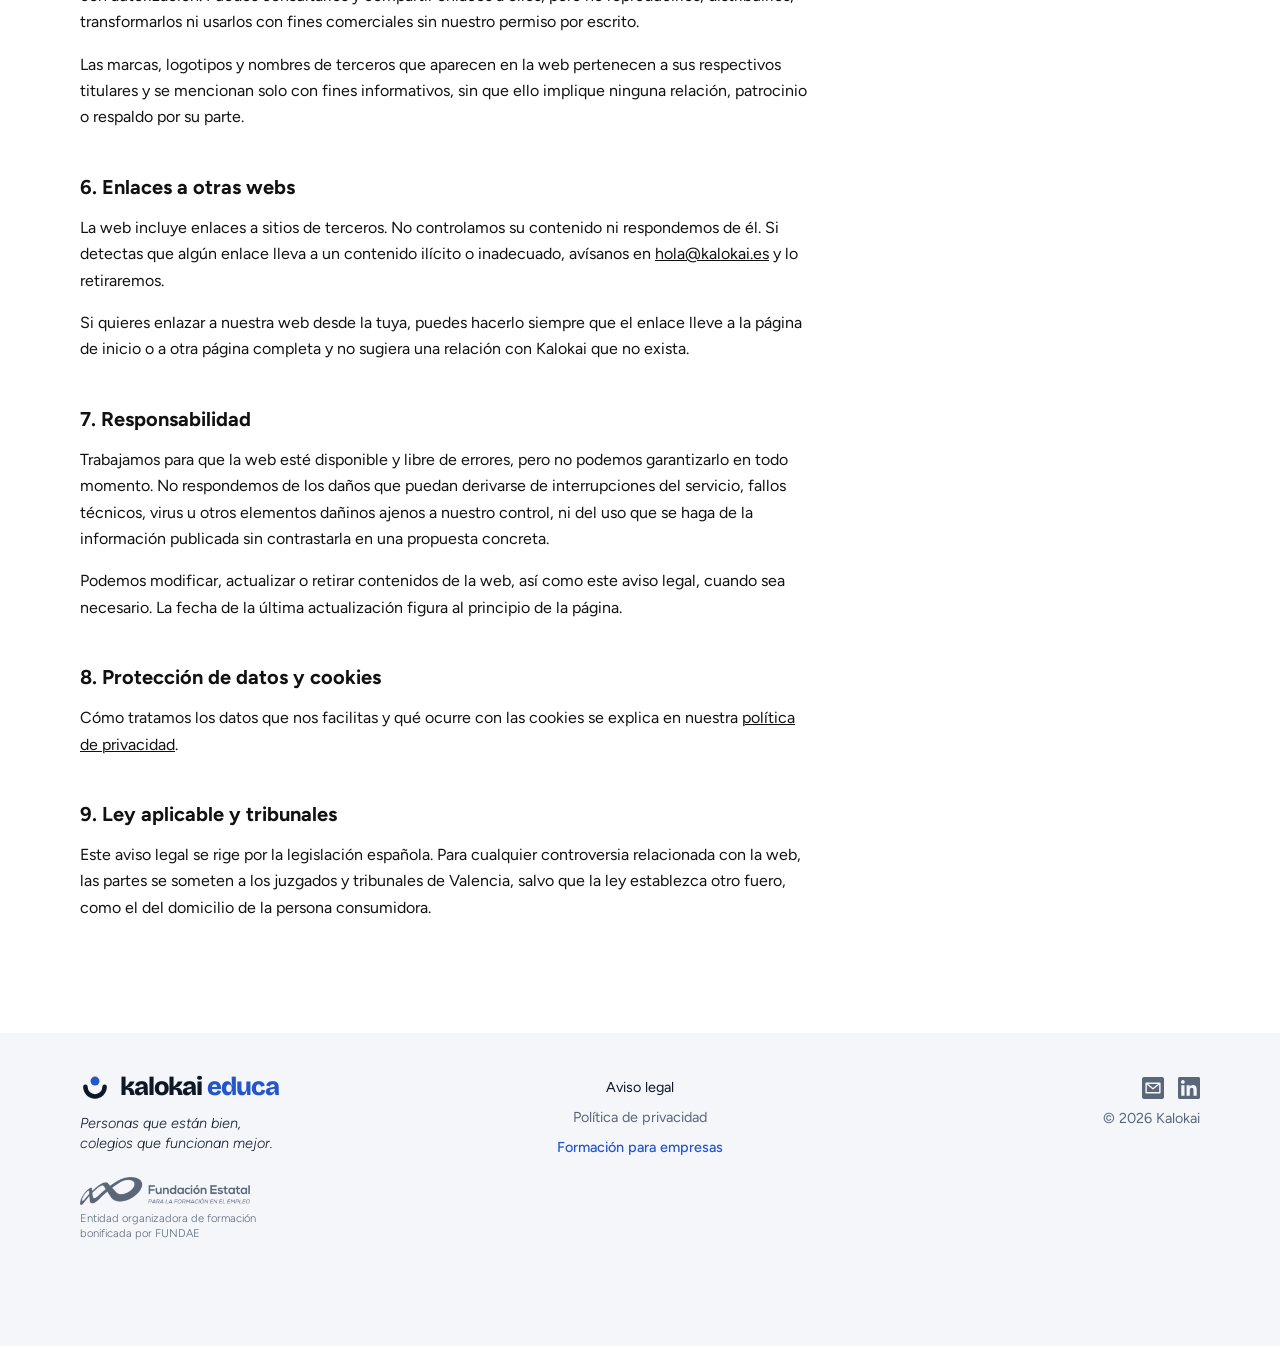
==== commit e2db2c0e: "Pie: «Formación para empresas» debajo de la política de privacidad Co-Authored-By: Claude Opus 5.5 <" ====
--- a/aviso-legal.html
+++ b/aviso-legal.html
@@ -113,9 +113,9 @@
         </div>
       </div>
       <div class="footer-links">
-        <a class="footer-link footer-link-empresas" href="https://www.kalokai.es">Formación para empresas</a>
         <a class="footer-link" href="aviso-legal.html" aria-current="page">Aviso legal</a>
         <a class="footer-link" href="privacidad.html">Política de privacidad</a>
+        <a class="footer-link footer-link-empresas" href="https://www.kalokai.es">Formación para empresas</a>
       </div>
       <div class="footer-contact">
         <div class="footer-social">
--- a/styles.css
+++ b/styles.css
@@ -447,8 +447,20 @@
 
 /* Sello de entidad organizadora de FUNDAE en el pie */
 .footer-fundae { display: flex; flex-direction: column; align-items: flex-start; gap: 6px; margin-top: 14px; }
-.footer-fundae img { display: block; width: 110px; height: auto; }
+.footer-fundae img { display: block; width: 170px; height: auto; }
 .footer-inner .footer-fundae p { font-size: 0.7rem; font-weight: 300; line-height: 1.35; color: var(--pizarra); max-width: 19em; }
 @media (max-width: 680px) {
   .footer-fundae { align-items: center; }
 }
+
+/* Móvil: el sello de FUNDAE pasa al final del pie, justo antes del copyright */
+@media (max-width: 680px) {
+  .footer-inner { row-gap: 0; }
+  .footer-brand, .footer-contact { display: contents; }
+  .footer-brand .logo { order: 1; }
+  .footer-claim { order: 2; margin-top: 10px !important; }
+  .footer-links { order: 3; margin: 28px 0 !important; }
+  .footer-social { order: 4; }
+  .footer-fundae { order: 5; margin-top: 28px; }
+  .footer-inner .small { order: 6; margin-top: 14px; }
+}
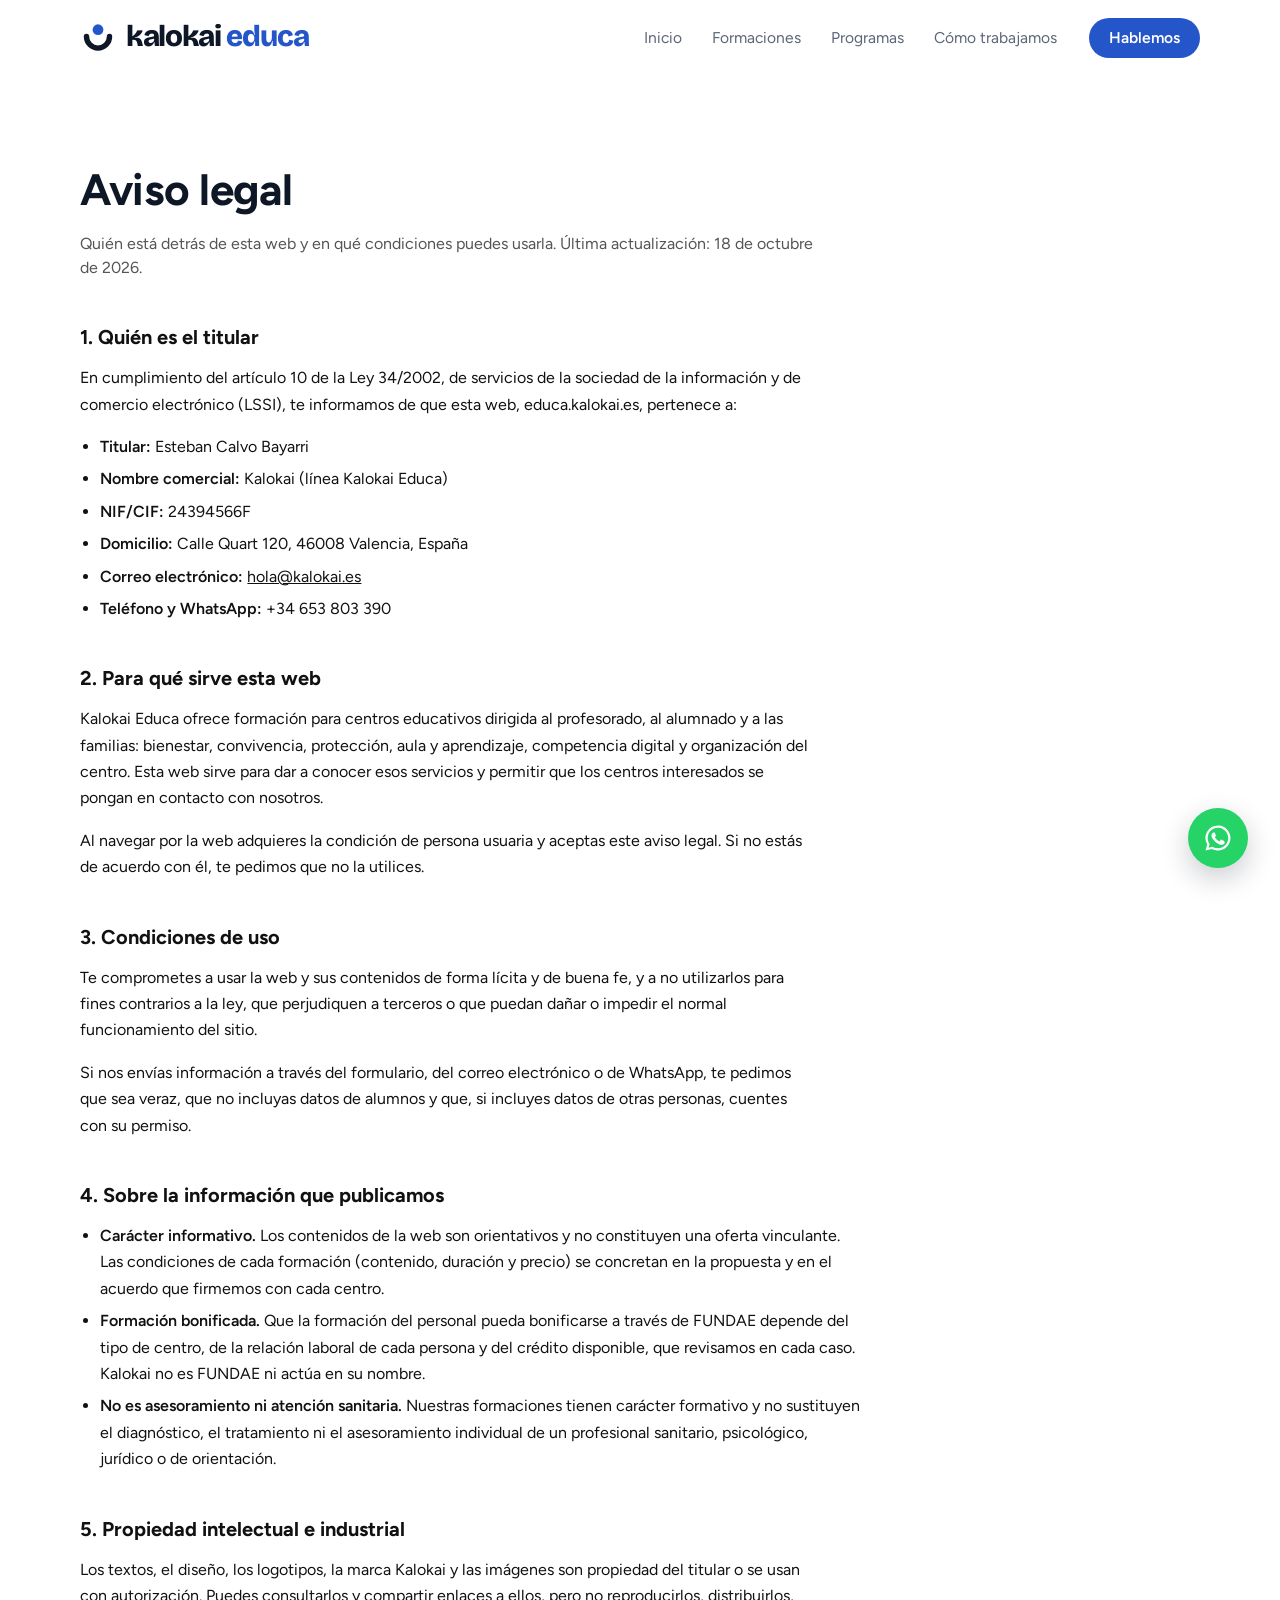
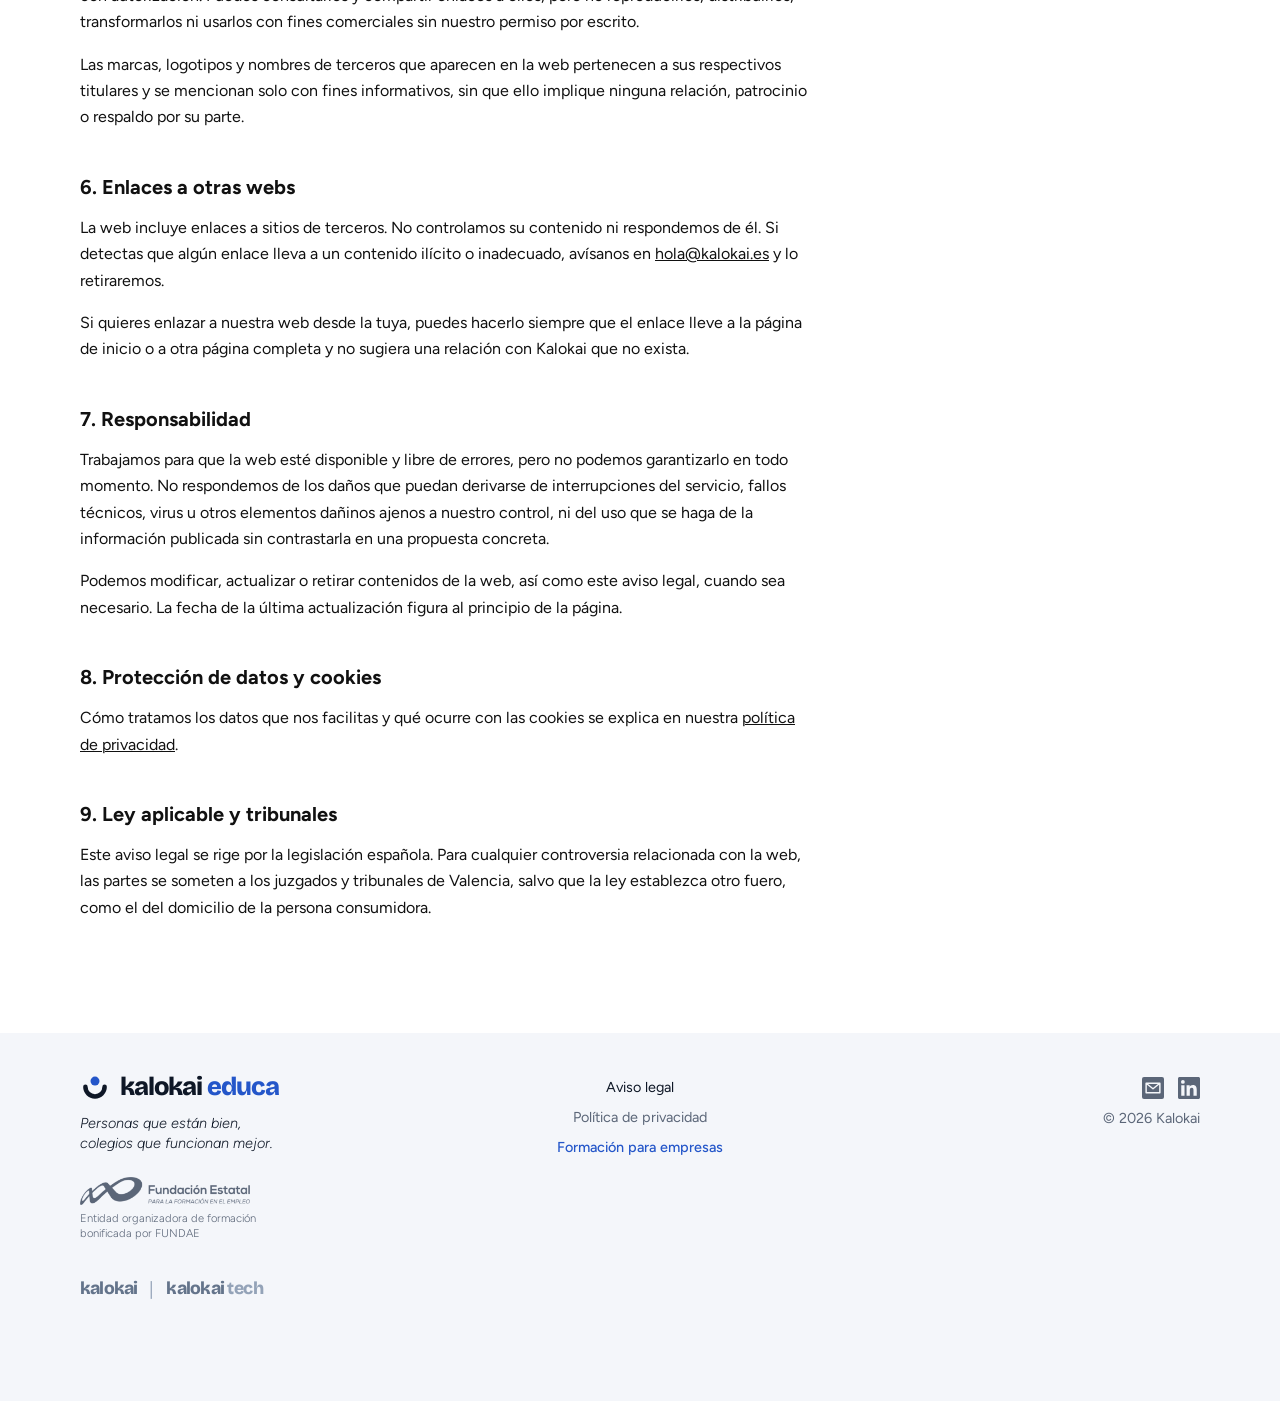
==== commit dcec3f02: "Pie: logos de kalokai y kalokai tech debajo del sello de FUNDAE" ====
--- a/aviso-legal.html
+++ b/aviso-legal.html
@@ -111,6 +111,11 @@
           <img src="fundae-logo.png" width="1200" height="197" alt="FUNDAE">
           <p>Entidad organizadora de formación bonificada por FUNDAE</p>
         </div>
+        <div class="footer-family" aria-label="Otras líneas de Kalokai">
+          <a class="family-word" href="https://www.kalokai.es">kalokai</a>
+          <span class="family-sep" aria-hidden="true">|</span>
+          <a class="family-word" href="https://tech.kalokai.es">kalokai<span class="family-tech">tech</span></a>
+        </div>
       </div>
       <div class="footer-links">
         <a class="footer-link" href="aviso-legal.html" aria-current="page">Aviso legal</a>
--- a/styles.css
+++ b/styles.css
@@ -453,6 +453,14 @@
   .footer-fundae { align-items: center; }
 }
 
+/* Logos de las otras líneas de Kalokai, debajo del sello de FUNDAE (como en tech.kalokai.es) */
+.footer-family { display: flex; align-items: center; gap: 12px; margin-top: 28px; }
+.family-word { font-family: var(--display); font-weight: 800; font-size: 1.1rem; line-height: 1; letter-spacing: -0.045em; color: #64748B; text-decoration: none; transition: color 0.2s ease; }
+.family-word:hover { color: var(--tinta); }
+.family-word:hover .family-tech { color: #4F46E5; } /* indigo de Kalokai Tech */
+.family-tech { color: #94A3B8; transition: color 0.2s ease; letter-spacing: -0.03em; margin-left: 0.18em; }
+.family-sep { color: #94A3B8; font-size: 1.1rem; line-height: 1; }
+
 /* Móvil: el sello de FUNDAE pasa al final del pie, justo antes del copyright */
 @media (max-width: 680px) {
   .footer-inner { row-gap: 0; }
@@ -462,5 +470,6 @@
   .footer-links { order: 3; margin: 28px 0 !important; }
   .footer-social { order: 4; }
   .footer-fundae { order: 5; margin-top: 28px; }
+  .footer-family { order: 5; margin-top: 24px; }
   .footer-inner .small { order: 6; margin-top: 14px; }
 }
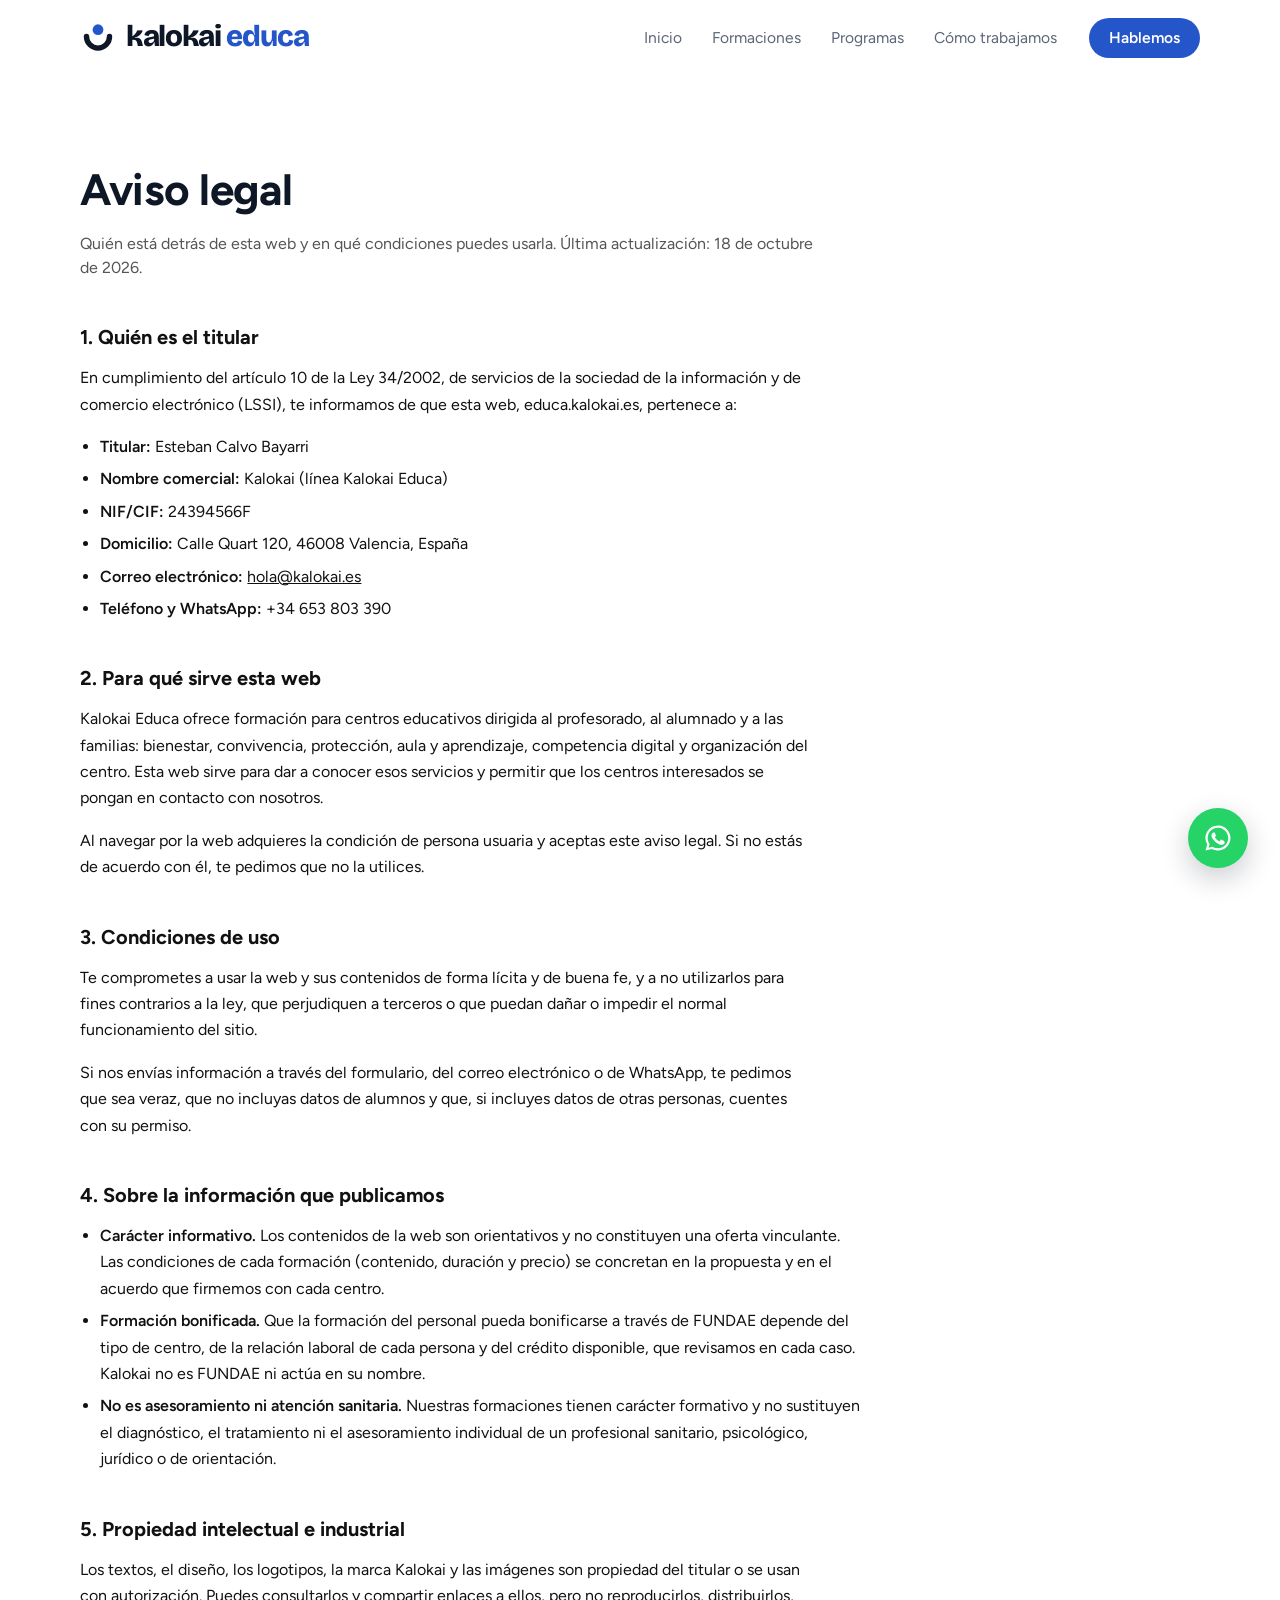
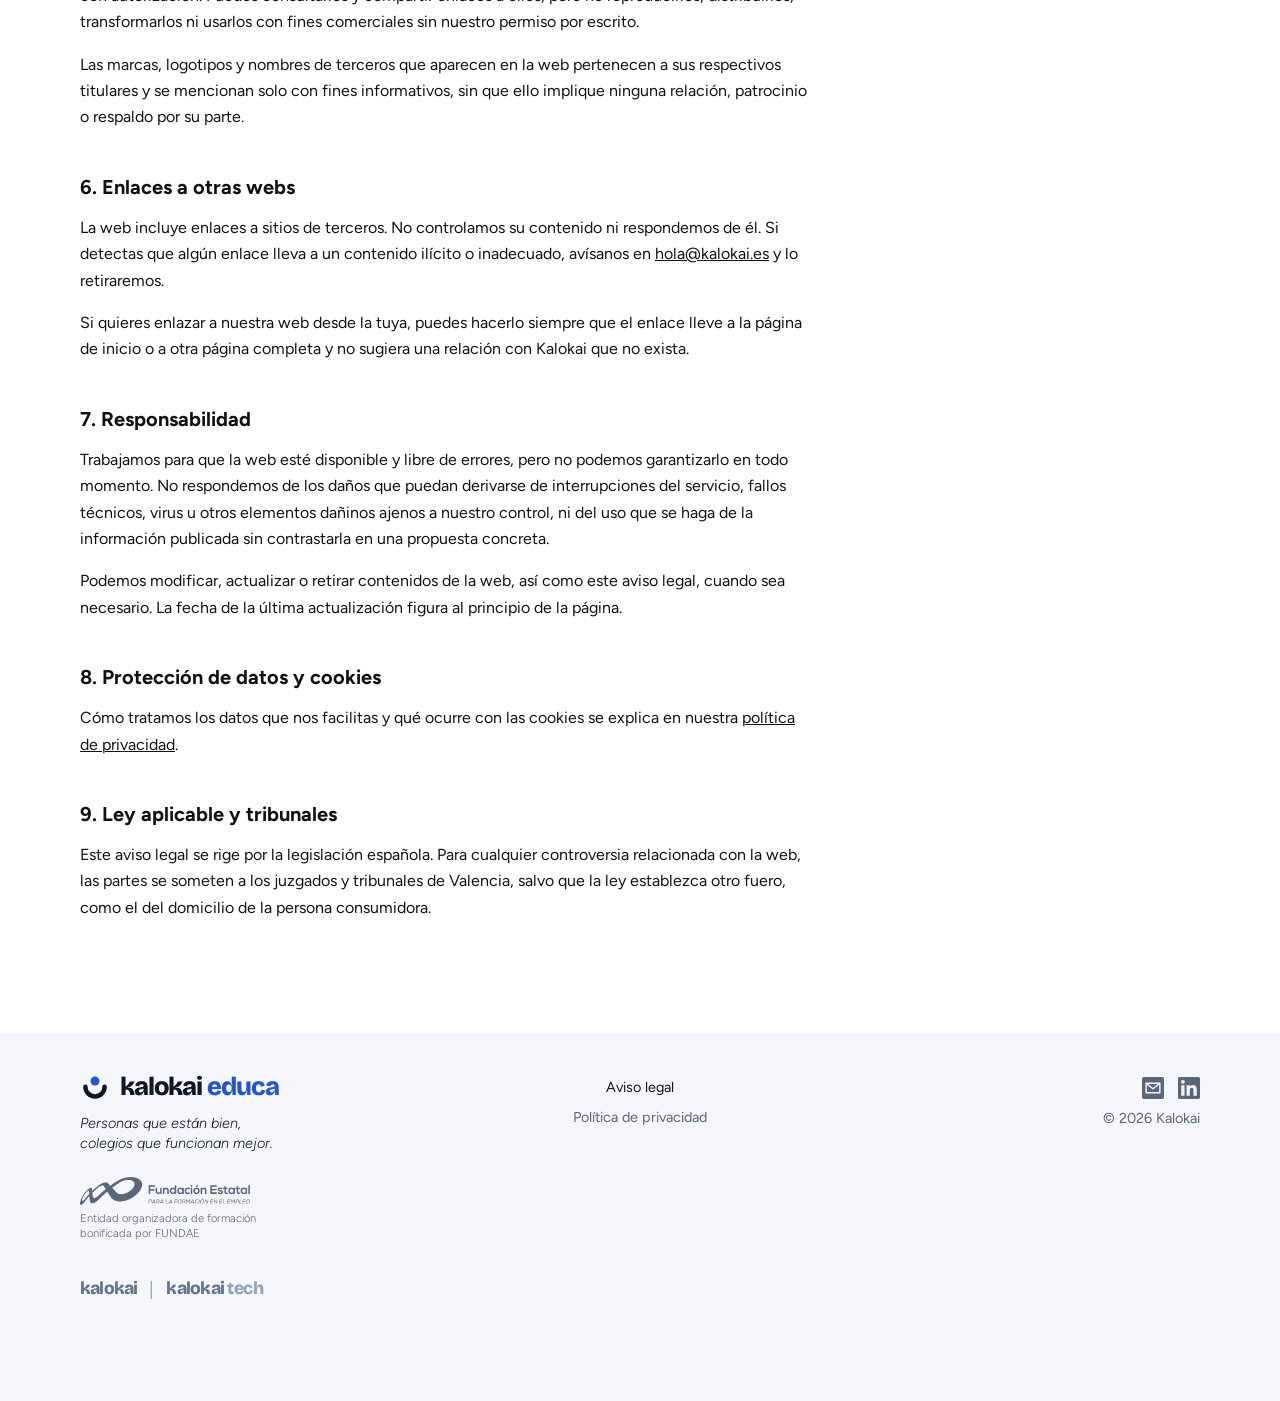
==== commit df484fba: "Pie: quita el enlace «Formación para empresas» Co-Authored-By: Claude Opus 5.5 <noreply@anthropic.co" ====
--- a/aviso-legal.html
+++ b/aviso-legal.html
@@ -120,7 +120,6 @@
       <div class="footer-links">
         <a class="footer-link" href="aviso-legal.html" aria-current="page">Aviso legal</a>
         <a class="footer-link" href="privacidad.html">Política de privacidad</a>
-        <a class="footer-link footer-link-empresas" href="https://www.kalokai.es">Formación para empresas</a>
       </div>
       <div class="footer-contact">
         <div class="footer-social">
--- a/styles.css
+++ b/styles.css
@@ -367,7 +367,6 @@
 .footer-links { display: flex; flex-direction: column; align-items: center; gap: 2px; }
 .footer-link { color: var(--pizarra); font-size: 0.9rem; text-decoration: none; line-height: 28px; }
 .footer-link:hover, .footer-link[aria-current="page"] { color: var(--tinta); }
-.footer-link-empresas { color: var(--azul); font-weight: 500; }
 .footer-contact { justify-self: end; display: flex; flex-direction: column; align-items: flex-end; gap: 4px; }
 .footer-inner .small { font-size: 0.9rem; }
 .footer-social { display: flex; align-items: center; gap: 14px; height: 30px; }
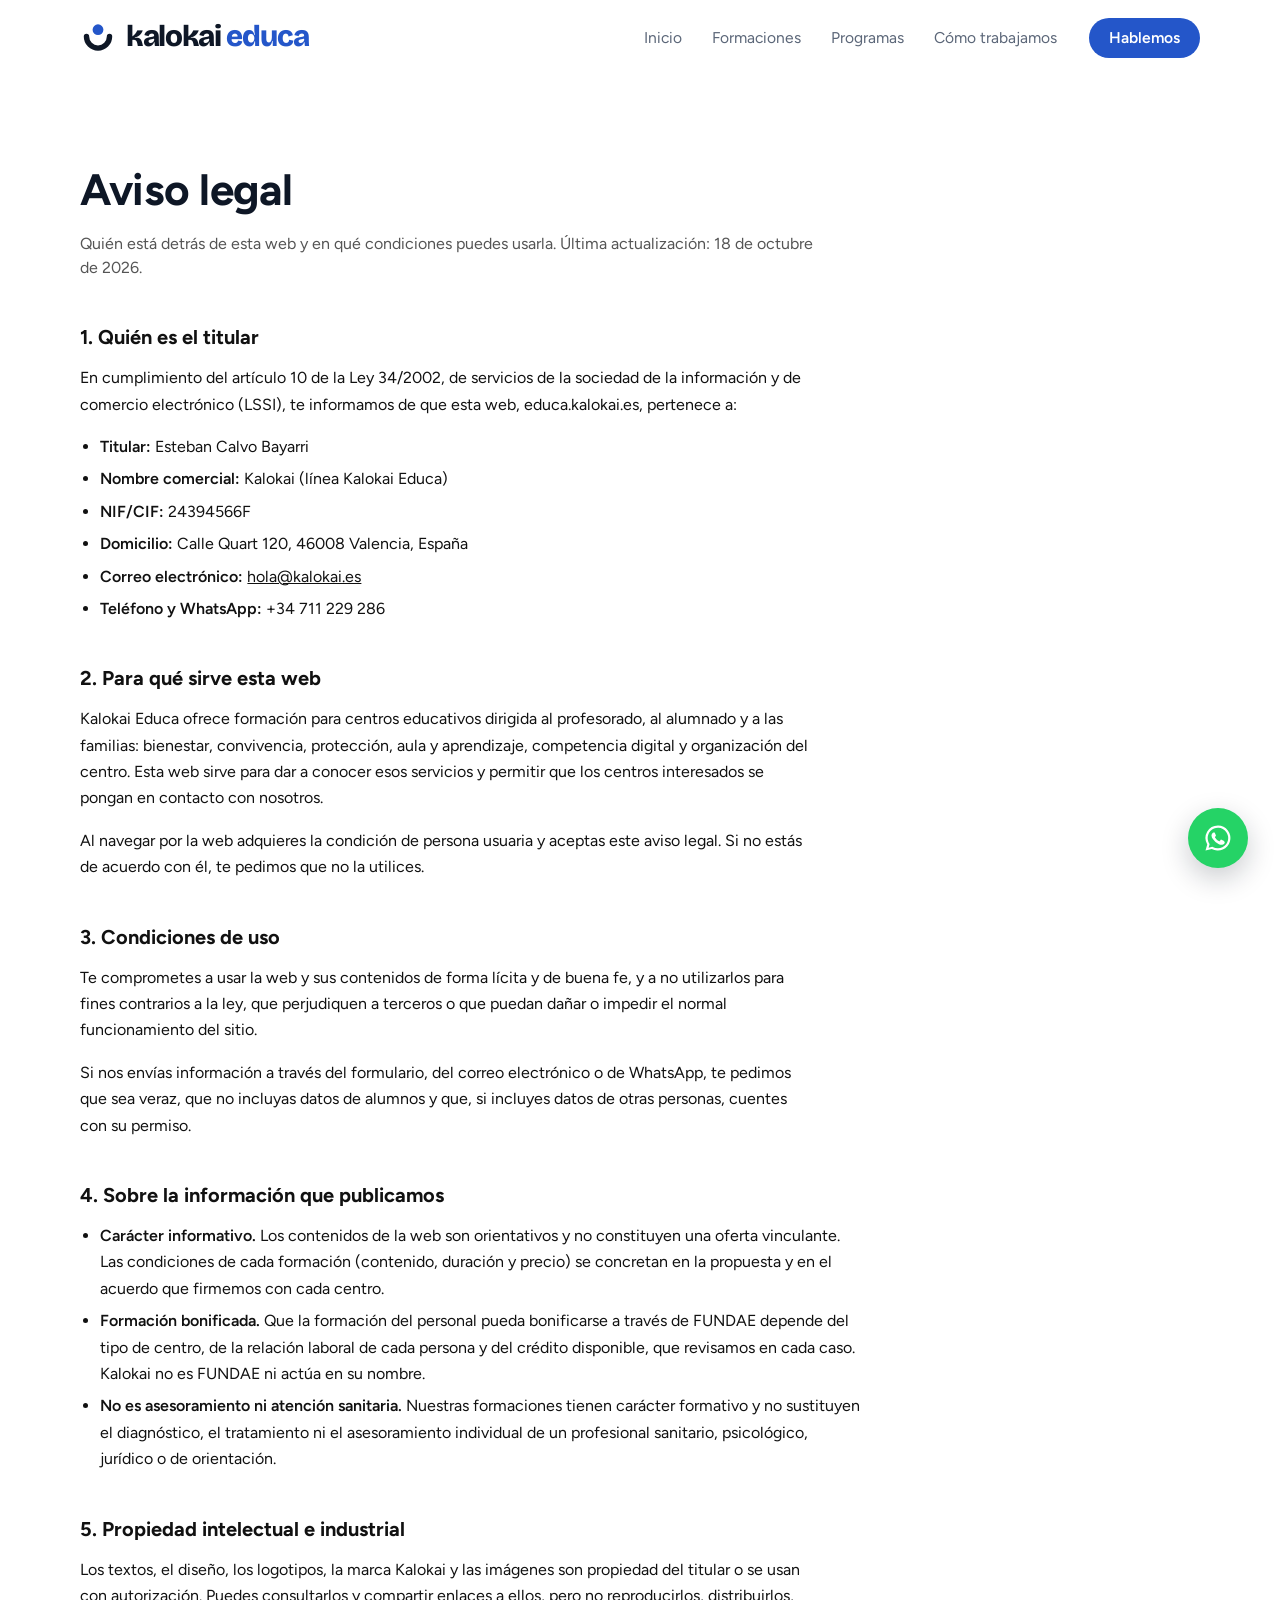
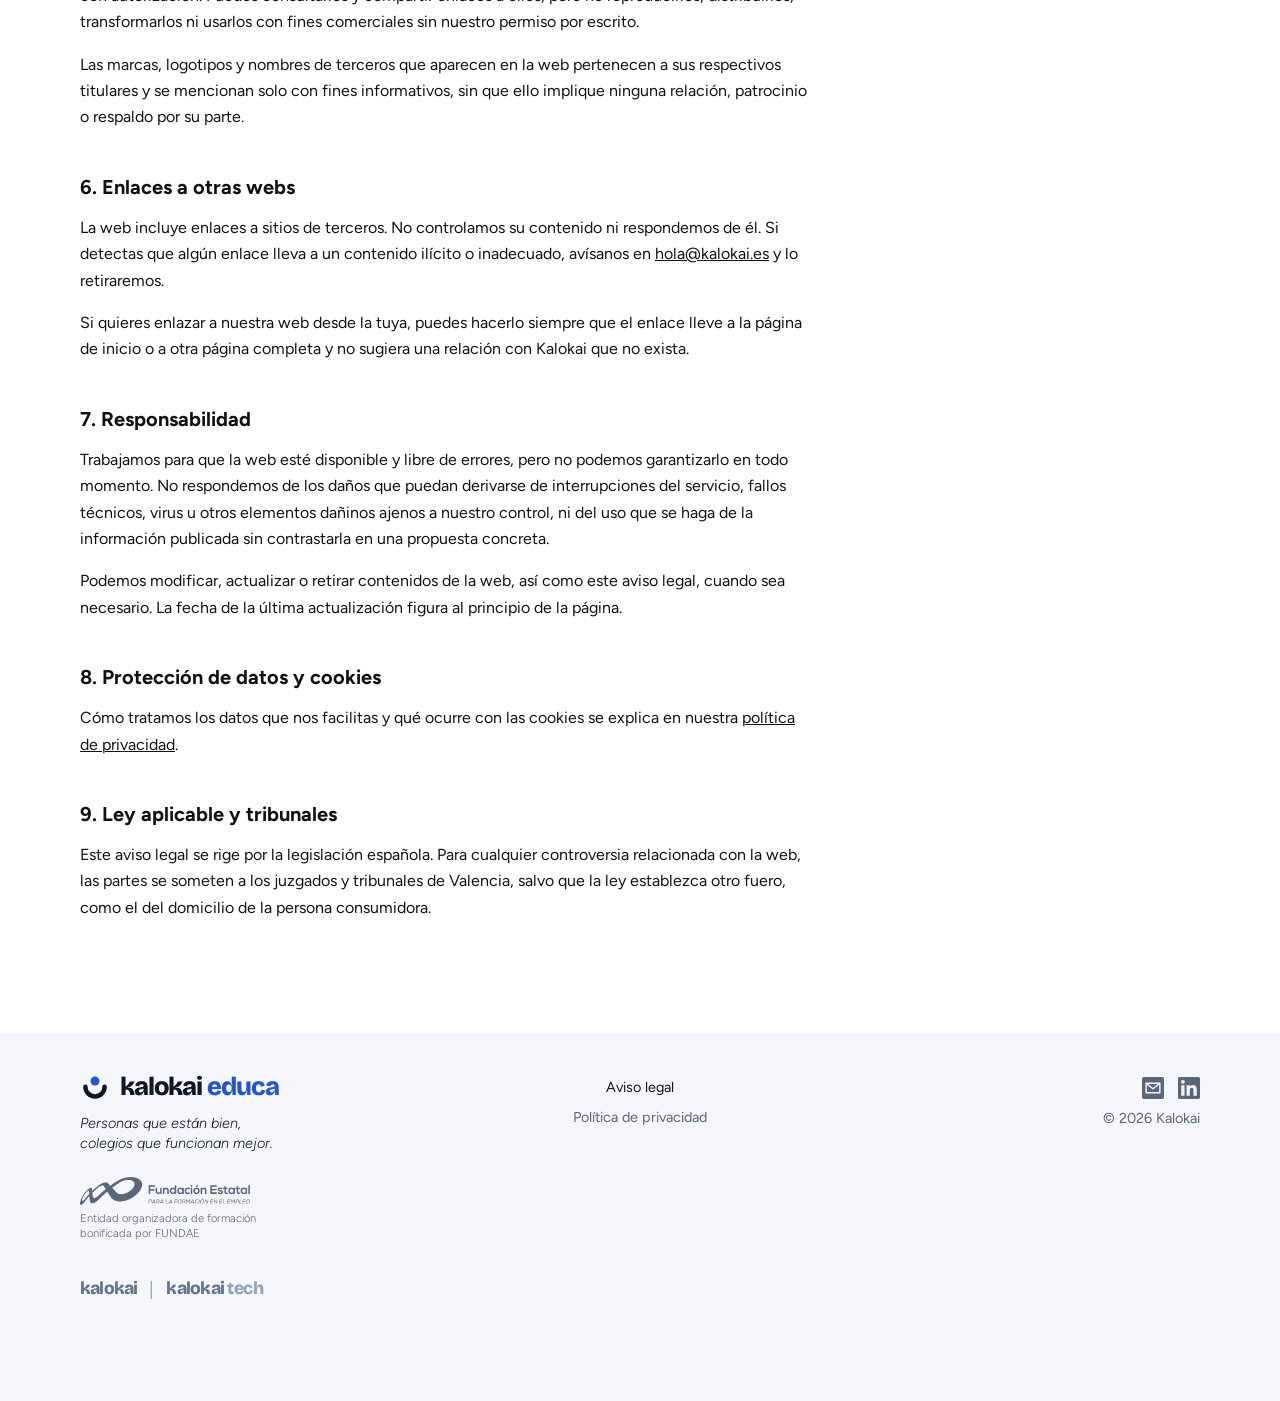
==== commit 0678760e: "Aviso legal: teléfono y WhatsApp al 711 229 286 Co-Authored-By: Claude Opus 5.5 <noreply@anthropic.c" ====
--- a/aviso-legal.html
+++ b/aviso-legal.html
@@ -56,7 +56,7 @@
           <li><strong>NIF/CIF:</strong> 24394566F</li>
           <li><strong>Domicilio:</strong> Calle Quart 120, 46008 Valencia, España</li>
           <li><strong>Correo electrónico:</strong> <a href="mailto:hola@kalokai.es">hola@kalokai.es</a></li>
-          <li><strong>Teléfono y WhatsApp:</strong> +34 653 803 390</li>
+          <li><strong>Teléfono y WhatsApp:</strong> +34 711 229 286</li>
         </ul>
 
         <h2>2. Para qué sirve esta web</h2>
@@ -135,7 +135,7 @@
     </div>
   </footer>
 
-  <a class="wa-float" href="https://wa.me/34653803390?text=Hola%20Kalokai%20Educa%2C%20me%20gustar%C3%ADa%20recibir%20informaci%C3%B3n%20para%20mi%20centro." target="_blank" rel="noopener" aria-label="Escríbenos por WhatsApp">
+  <a class="wa-float" href="https://wa.me/34711229286?text=Hola%20Kalokai%20Educa%2C%20me%20gustar%C3%ADa%20recibir%20informaci%C3%B3n%20para%20mi%20centro." target="_blank" rel="noopener" aria-label="Escríbenos por WhatsApp">
     <svg viewBox="0 0 24 24" aria-hidden="true"><path d="M12 2a10 10 0 0 0-8.6 15.1L2 22l5-1.3A10 10 0 1 0 12 2Zm0 18.2a8.2 8.2 0 0 1-4.2-1.1l-.3-.2-3 .8.8-2.9-.2-.3A8.2 8.2 0 1 1 12 20.2Zm4.5-6.1c-.2-.1-1.5-.7-1.7-.8-.2-.1-.4-.1-.6.1l-.8 1c-.1.2-.3.2-.5.1a6.7 6.7 0 0 1-3.3-2.9c-.3-.4.3-.4.7-1.4.1-.2 0-.3 0-.4l-.8-1.8c-.2-.5-.4-.4-.6-.4h-.5a1 1 0 0 0-.7.3 3 3 0 0 0-.9 2.2 5.2 5.2 0 0 0 1.1 2.7 11.8 11.8 0 0 0 4.5 4c1.7.7 2.3.8 3.1.6.5-.1 1.5-.6 1.7-1.2.2-.6.2-1.1.2-1.2-.1-.1-.2-.2-.5-.3Z"/></svg>
   </a>
 
--- a/styles.css
+++ b/styles.css
@@ -469,6 +469,32 @@
   .footer-links { order: 3; margin: 28px 0 !important; }
   .footer-social { order: 4; }
   .footer-fundae { order: 5; margin-top: 28px; }
-  .footer-family { order: 5; margin-top: 24px; }
+  .footer-family { order: 2; margin-top: 28px; }
   .footer-inner .small { order: 6; margin-top: 14px; }
 }
+
+/* Formaciones: filtro «Bonificables», separado de los filtros por público */
+.filtro-fundae { margin-left: 12px; position: relative; }
+.filtro-fundae::before { content: ""; position: absolute; left: -11px; top: 8px; bottom: 8px; width: 1px; background: var(--linea); }
+.filtro-nota { max-width: 36em; margin: 18px auto 0; font-size: 0.95rem; color: var(--pizarra); text-wrap: balance; }
+@media (max-width: 480px) {
+  .filtro-fundae { margin-left: 0; }
+  .filtro-fundae::before { display: none; }
+}
+
+/* Formaciones: sello «Bonificable» en las fichas que pueden bonificarse por FUNDAE.
+   Ámbar de Kalokai, el color de la formación bonificada en la marca madre. */
+.ficha.es-bonificable { position: relative; }
+.ficha.es-bonificable h4 { padding-right: 112px; }
+.sello-fundae {
+  position: absolute; top: 22px; right: 20px;
+  display: inline-flex; align-items: center; gap: 4px;
+  padding: 3px 9px 3px 6px; border-radius: 999px;
+  background: #FFB224; color: var(--tinta);
+  font-size: 0.72rem; font-weight: 600; line-height: 1.2;
+}
+.sello-fundae svg { width: 13px; height: 13px; fill: none; stroke: currentColor; stroke-width: 2; stroke-linecap: round; stroke-linejoin: round; }
+@media (max-width: 480px) {
+  .ficha.es-bonificable h4 { padding-right: 0; }
+  .sello-fundae { position: static; align-self: flex-start; order: -1; }
+}
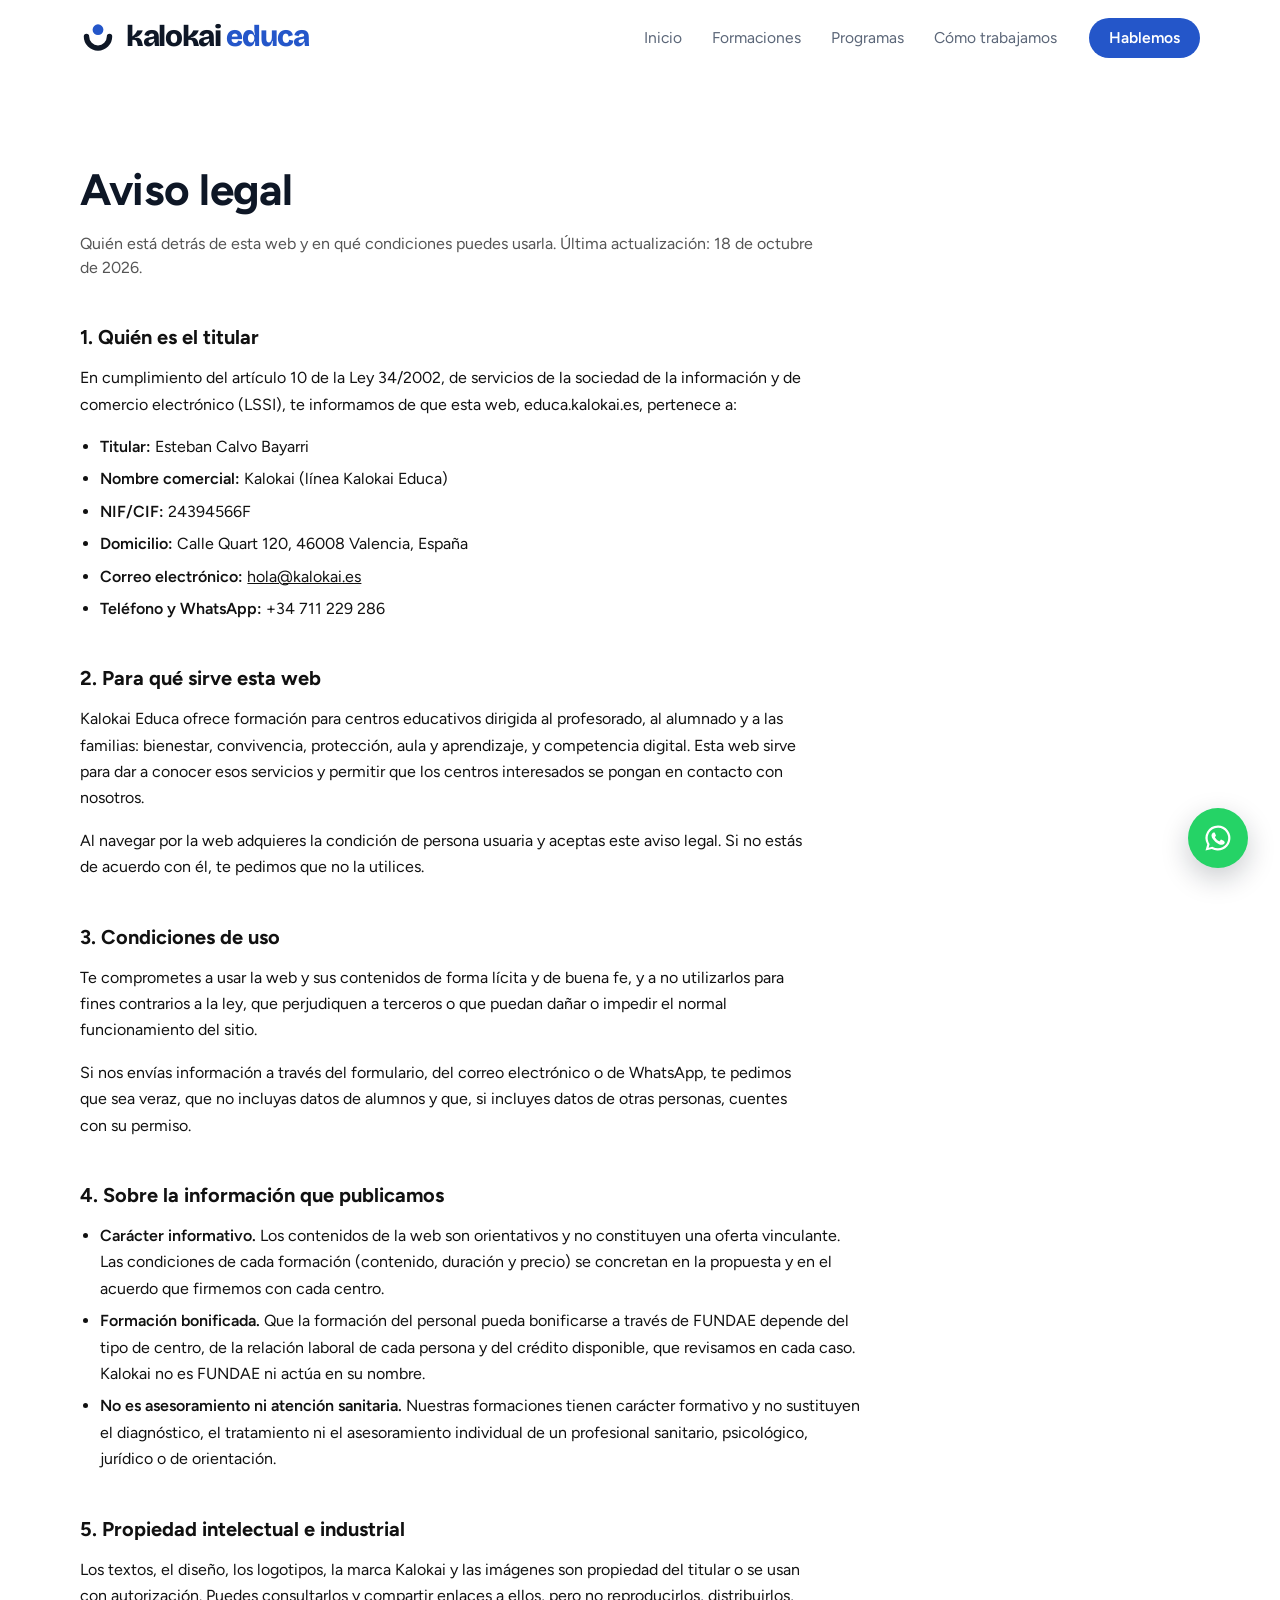
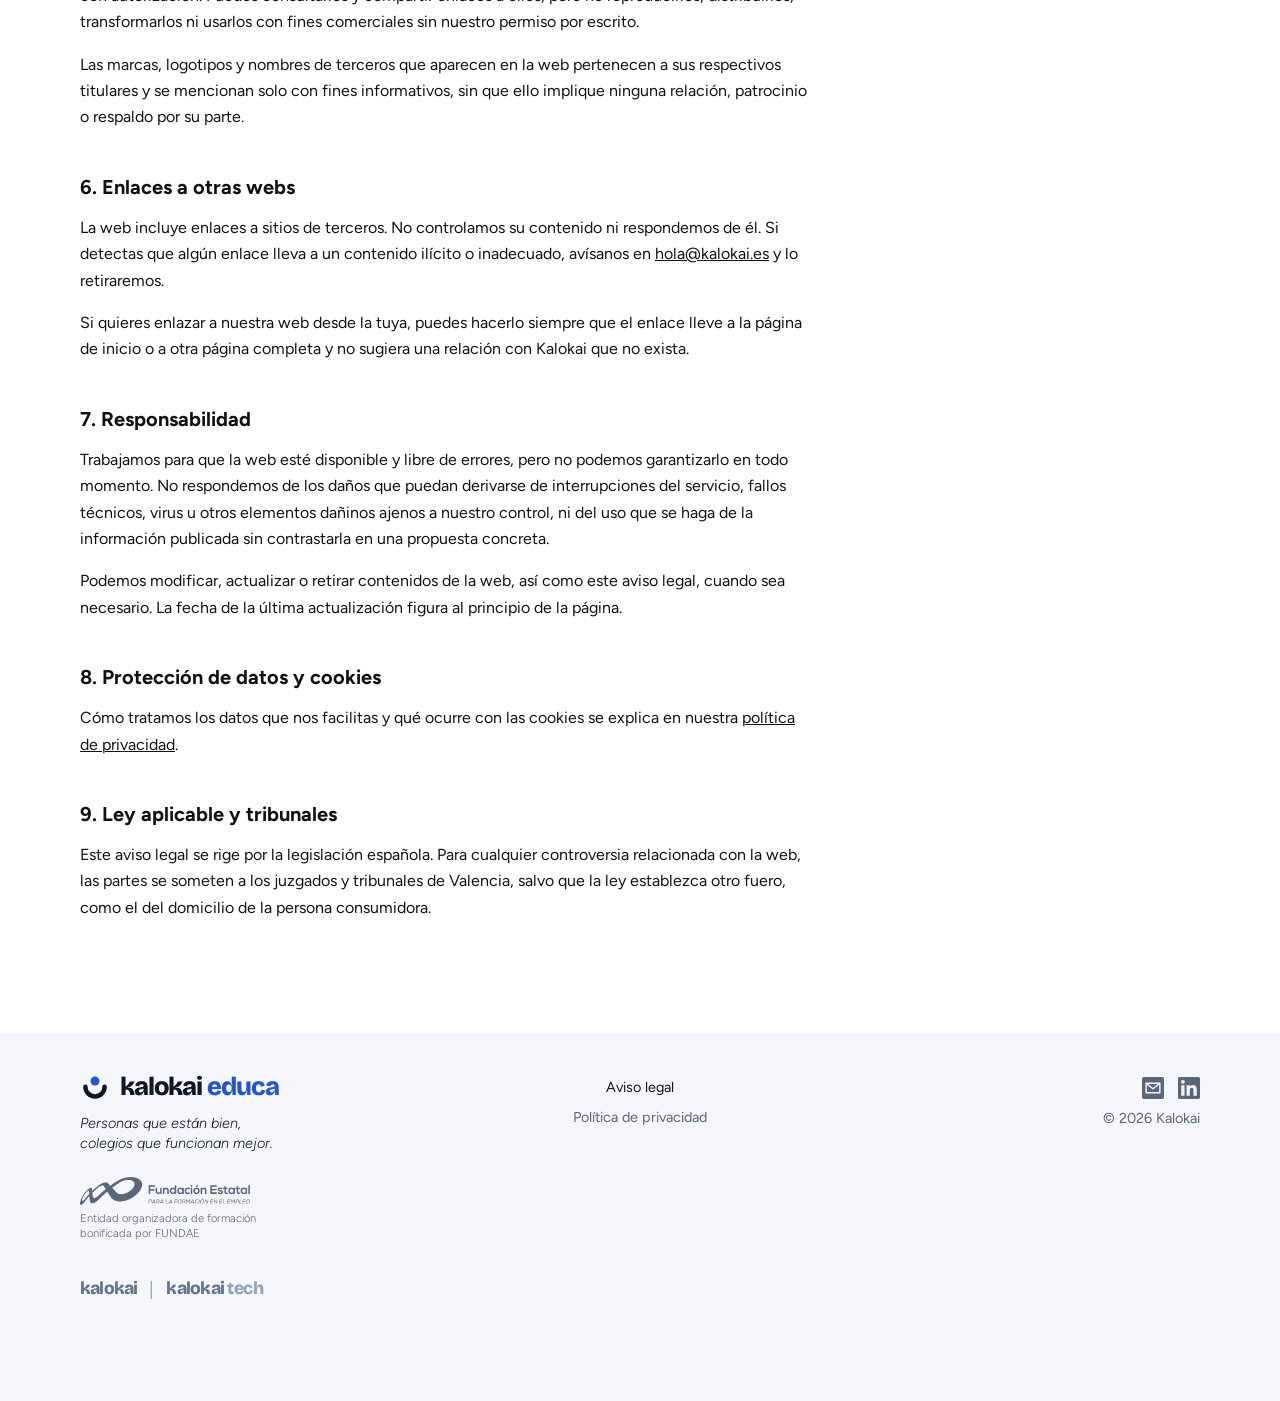
==== commit 01ddaa1c: "Quita el bloque «Liderazgo y organización» de la web Fuera las cuatro formaciones del catálogo, el b" ====
--- a/aviso-legal.html
+++ b/aviso-legal.html
@@ -60,7 +60,7 @@
         </ul>
 
         <h2>2. Para qué sirve esta web</h2>
-        <p>Kalokai Educa ofrece formación para centros educativos dirigida al profesorado, al alumnado y a las familias: bienestar, convivencia, protección, aula y aprendizaje, competencia digital y organización del centro. Esta web sirve para dar a conocer esos servicios y permitir que los centros interesados se pongan en contacto con nosotros.</p>
+        <p>Kalokai Educa ofrece formación para centros educativos dirigida al profesorado, al alumnado y a las familias: bienestar, convivencia, protección, aula y aprendizaje, y competencia digital. Esta web sirve para dar a conocer esos servicios y permitir que los centros interesados se pongan en contacto con nosotros.</p>
         <p>Al navegar por la web adquieres la condición de persona usuaria y aceptas este aviso legal. Si no estás de acuerdo con él, te pedimos que no la utilices.</p>
 
         <h2>3. Condiciones de uso</h2>
